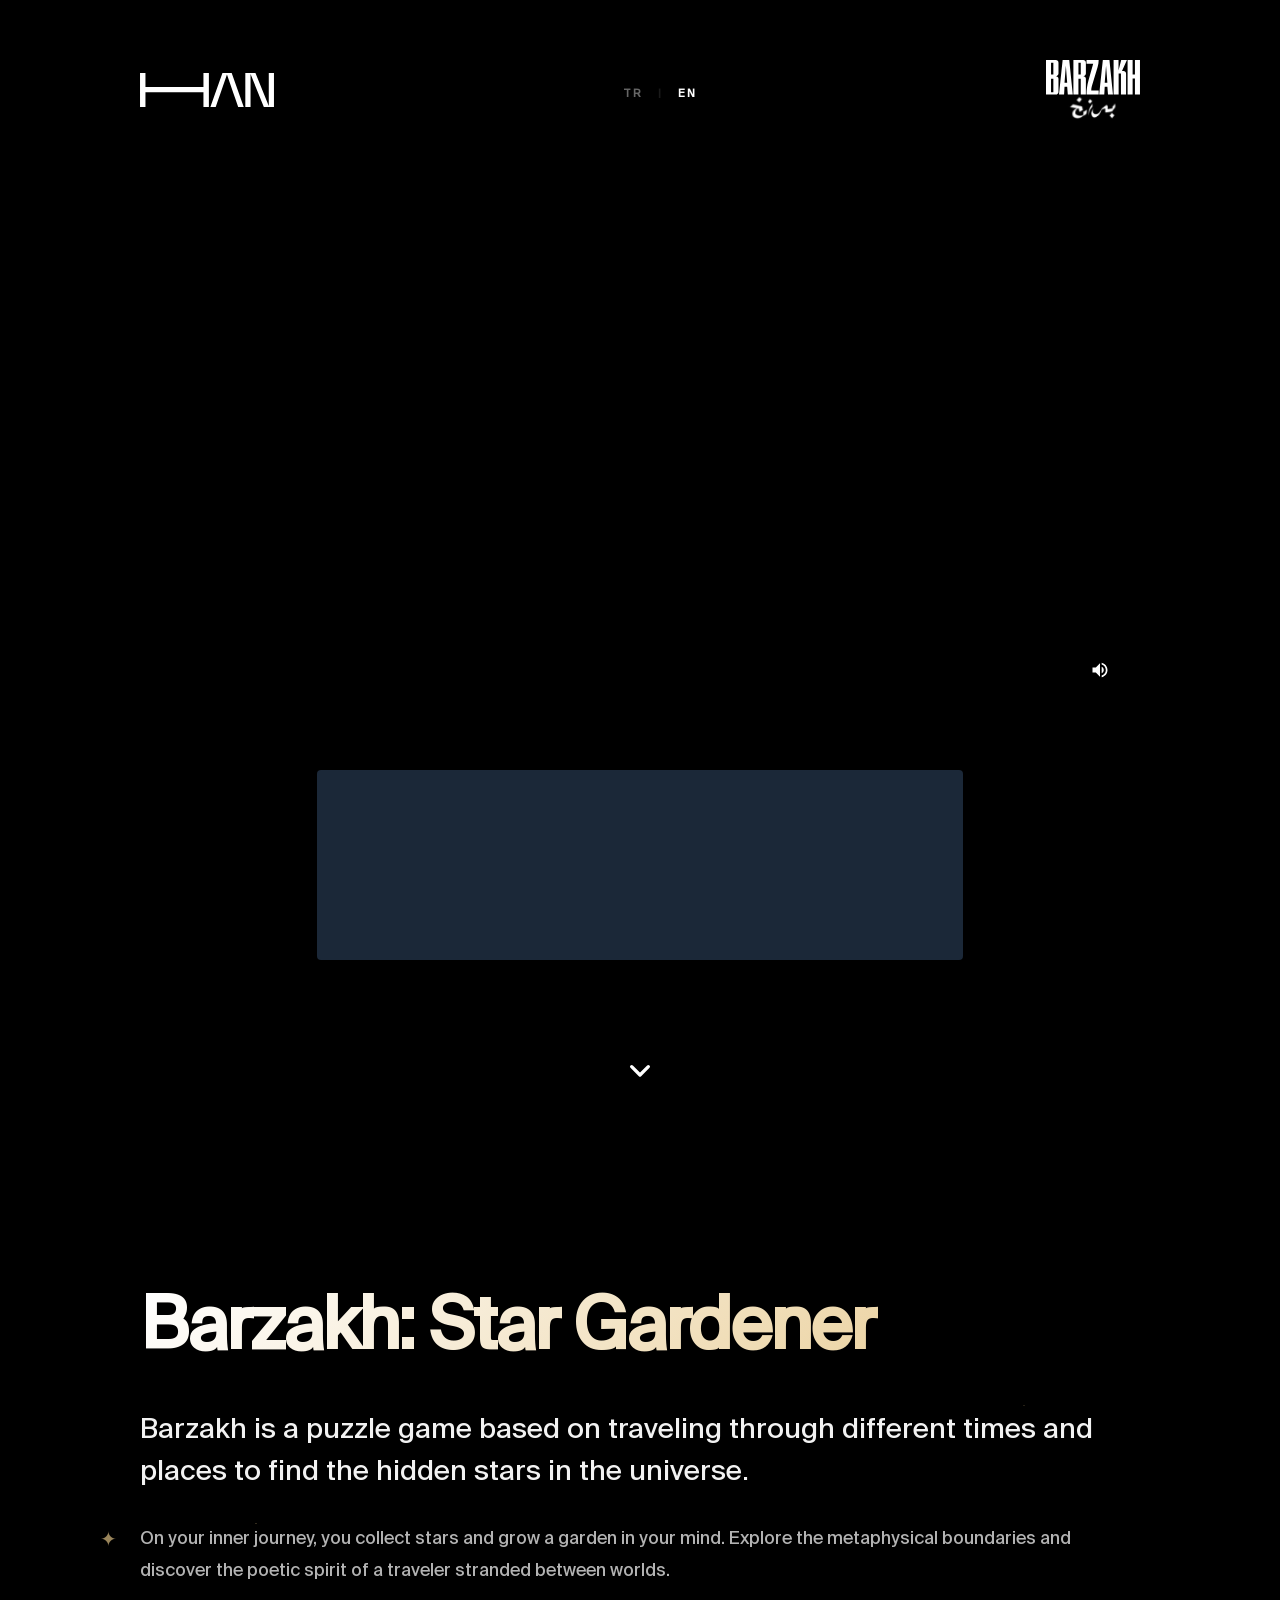
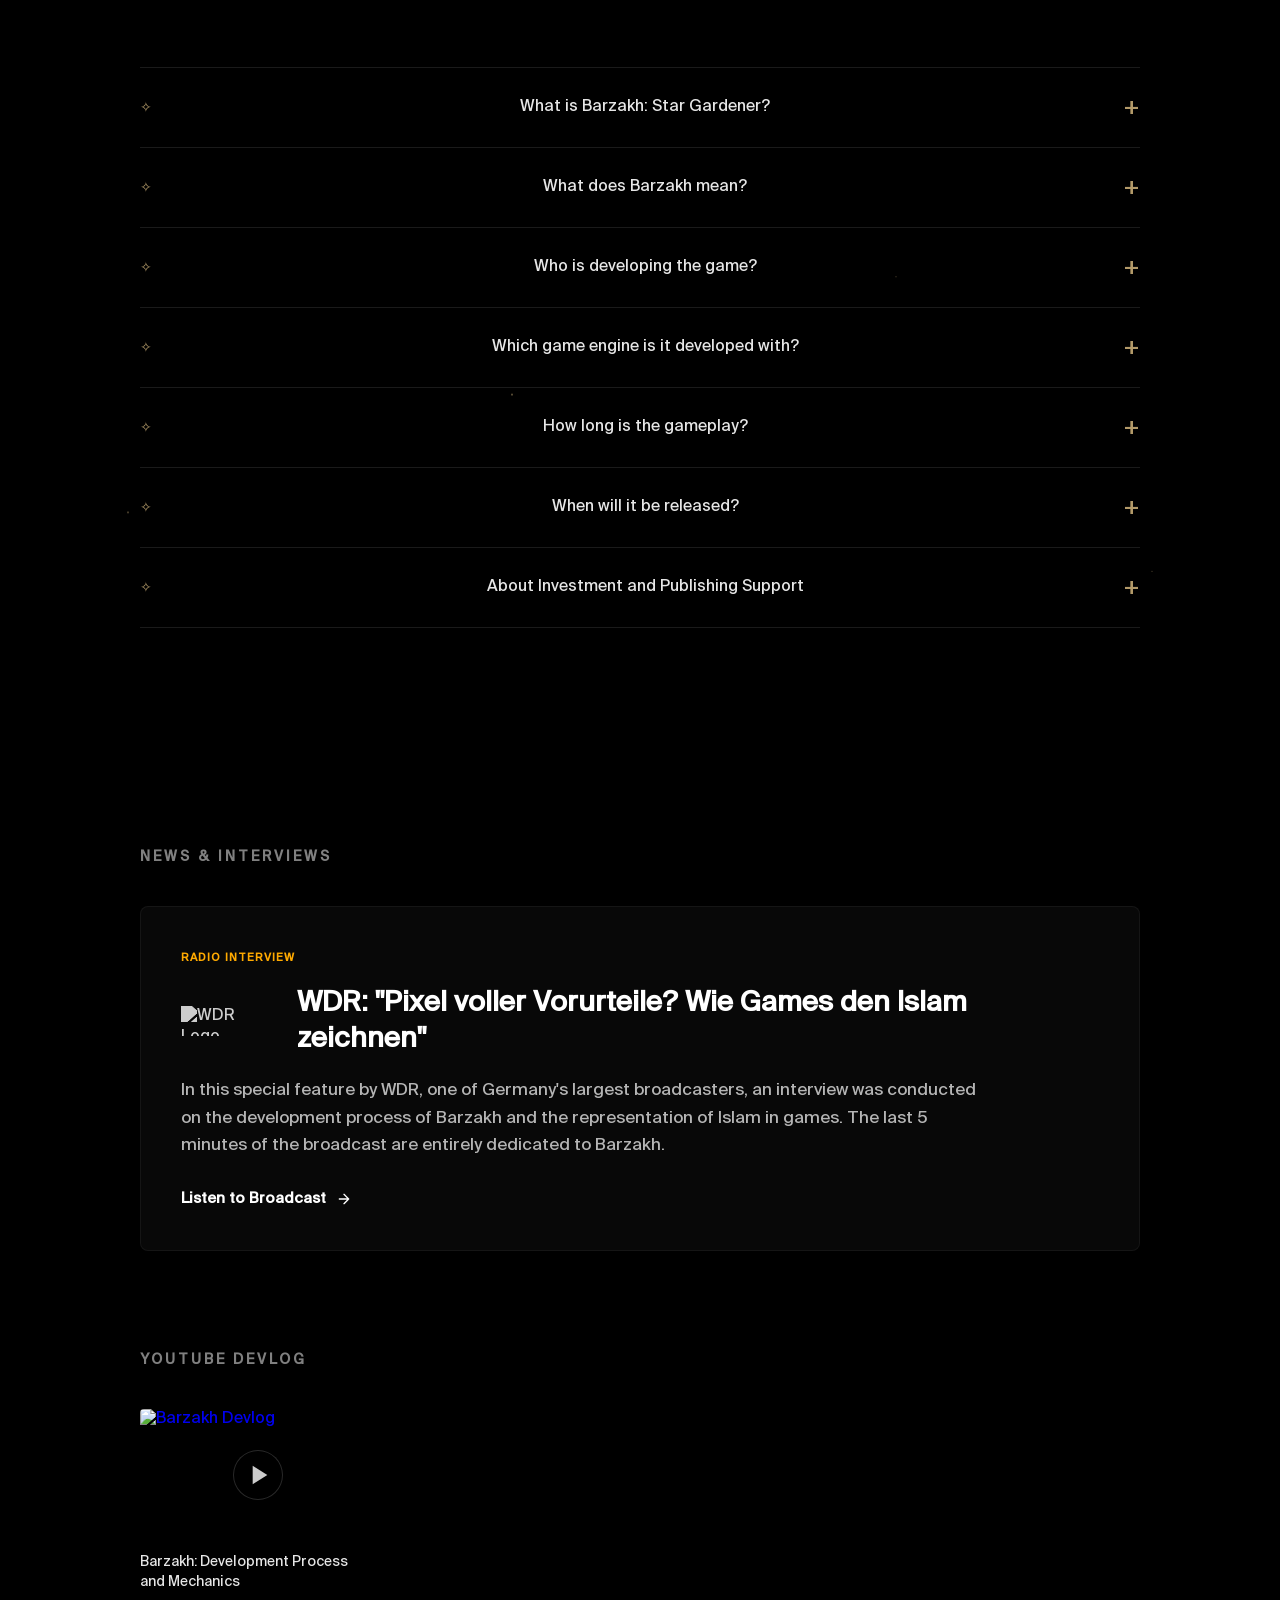
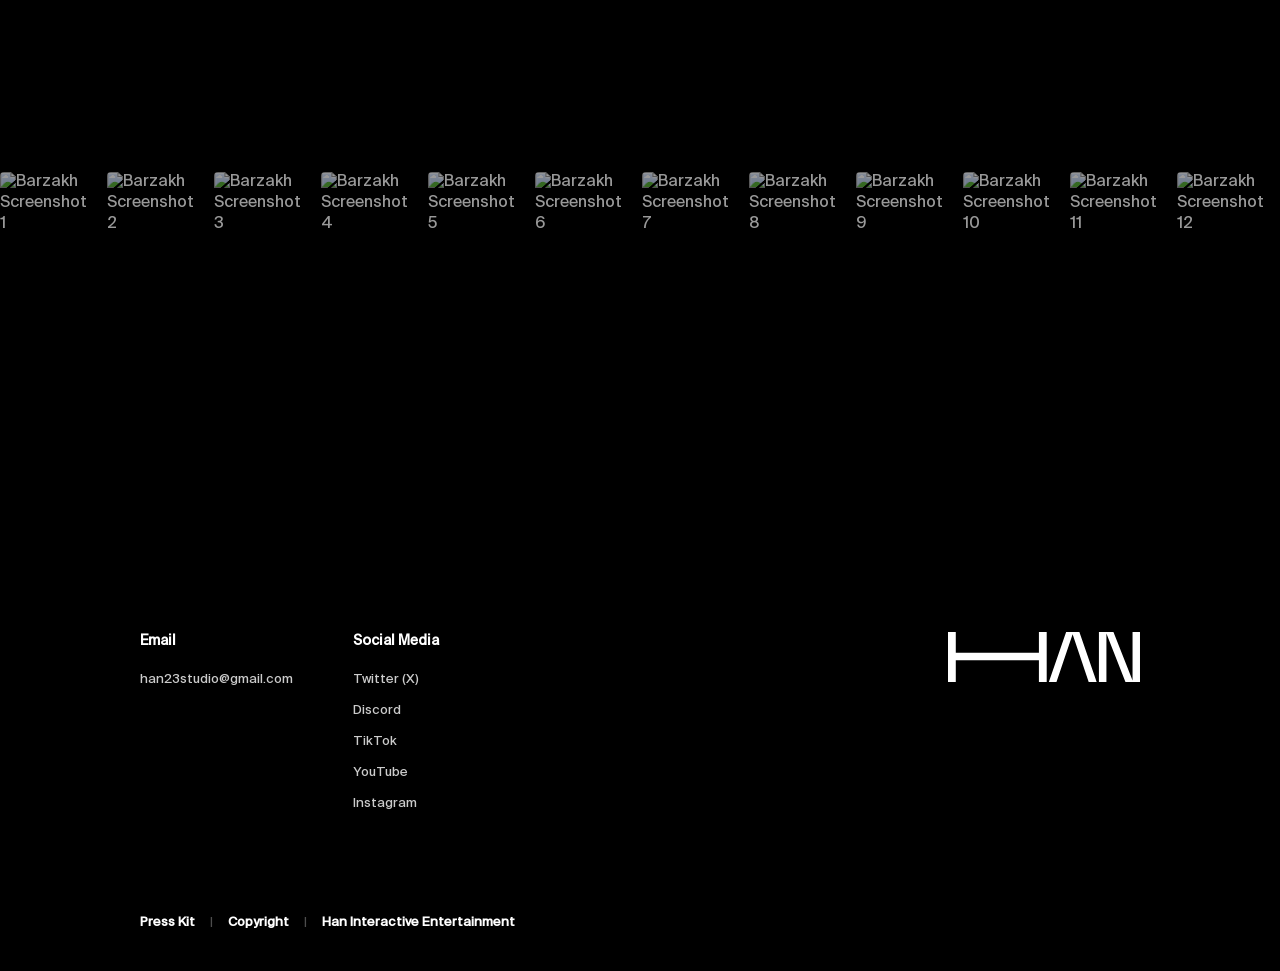
==== en.html @ fa1dc4a6 "Initial Barzakh website" ====
<!-- 
    Prepared by: Emirhan Güngörmez
    Email: han23studio@gmail.com
    Dhikrs: سُبْحَانَ اللّٰهِ، اَلْحَمْدُ لِلّٰهِ، اَللّٰهُ اَكْبَرُ, اَسْتَغْفِرُ اللّٰهَ
-->
<!DOCTYPE html>
<html lang="en">

<head>
    <meta charset="UTF-8">
    <meta name="viewport" content="width=device-width, initial-scale=1.0">

    <!-- Primary Meta Tags -->
    <title>Barzakh: Star Gardener | Atmospheric Puzzle Game - Official Website</title>
    <meta name="title" content="Barzakh: Star Gardener | Atmospheric Puzzle Game">
    <meta name="description"
        content="Barzakh: Star Gardener is an atmospheric puzzle game inspired by The Little Prince. Find hidden stars across different times and dimensions, cultivate your mental garden. Developed with Unreal Engine 5. Coming Q1 2027.">
    <meta name="keywords"
        content="Barzakh, Star Gardener, Han Interactive Entertainment, Emirhan Güngörmez, indie game, independent game, puzzle game, atmospheric game, Unreal Engine 5, The Little Prince, Sufi mysticism, metaphysical game, Steam game, PC game, 2027 games, adventure puzzle, Turkish indie game">
    <meta name="author" content="Emirhan Güngörmez - Han Interactive Entertainment">
    <meta name="robots" content="index, follow, max-image-preview:large, max-snippet:-1, max-video-preview:-1">
    <meta name="googlebot" content="index, follow">
    <link rel="canonical" href="https://barzakh.emirhangungormez.com.tr/en.html">

    <!-- Hreflang for Language Versions -->
    <link rel="alternate" hreflang="tr" href="https://barzakh.emirhangungormez.com.tr/">
    <link rel="alternate" hreflang="en" href="https://barzakh.emirhangungormez.com.tr/en.html">
    <link rel="alternate" hreflang="x-default" href="https://barzakh.emirhangungormez.com.tr/en.html">

    <!-- Open Graph / Facebook -->
    <meta property="og:type" content="website">
    <meta property="og:url" content="https://barzakh.emirhangungormez.com.tr/en.html">
    <meta property="og:title" content="Barzakh: Star Gardener | Atmospheric Puzzle Game">
    <meta property="og:description"
        content="An atmospheric puzzle game inspired by The Little Prince. Find hidden stars across time and space. Coming Q1 2027 on Steam.">
    <meta property="og:image"
        content="https://shared.akamai.steamstatic.com/store_item_assets/steam/apps/3849950/capsule_616x353.jpg">
    <meta property="og:image:width" content="616">
    <meta property="og:image:height" content="353">
    <meta property="og:image:alt" content="Barzakh: Star Gardener - Atmospheric puzzle game">
    <meta property="og:locale" content="en_US">
    <meta property="og:locale:alternate" content="tr_TR">
    <meta property="og:site_name" content="Barzakh: Star Gardener">

    <!-- Twitter -->
    <meta name="twitter:card" content="summary_large_image">
    <meta name="twitter:url" content="https://barzakh.emirhangungormez.com.tr/en.html">
    <meta name="twitter:title" content="Barzakh: Star Gardener | Atmospheric Puzzle Game">
    <meta name="twitter:description"
        content="An atmospheric puzzle game inspired by The Little Prince. Coming Q1 2027 on Steam.">
    <meta name="twitter:image"
        content="https://shared.akamai.steamstatic.com/store_item_assets/steam/apps/3849950/capsule_616x353.jpg">
    <meta name="twitter:image:alt" content="Barzakh: Star Gardener - Atmospheric puzzle game">
    <meta name="twitter:site" content="@barzakhgame">
    <meta name="twitter:creator" content="@barzakhgame">

    <!-- Additional SEO -->
    <meta name="theme-color" content="#0a0a0a">
    <meta name="msapplication-TileColor" content="#0a0a0a">
    <meta name="application-name" content="Barzakh: Star Gardener">
    <meta name="format-detection" content="telephone=no">
    <meta name="publisher" content="Han Interactive Entertainment">

    <!-- Favicon -->
    <link rel="icon" type="image/x-icon" href="favicon.ico">
    <link rel="shortcut icon" type="image/x-icon" href="favicon.ico">
    <link rel="apple-touch-icon" href="favicon.ico">

    <link rel="stylesheet" href="style.css?v=1.1">

    <!-- JSON-LD Structured Data for Google -->
    <script type="application/ld+json">
    {
        "@context": "https://schema.org",
        "@type": "VideoGame",
        "name": "Barzakh: Star Gardener",
        "alternateName": "Barzakh",
        "description": "Barzakh: Star Gardener is an atmospheric puzzle game inspired by The Little Prince. Find hidden stars across different times and dimensions and cultivate your mental garden.",
        "url": "https://barzakh.emirhangungormez.com.tr/en.html",
        "image": "https://shared.akamai.steamstatic.com/store_item_assets/steam/apps/3849950/header.jpg",
        "author": {
            "@type": "Person",
            "name": "Emirhan Güngörmez",
            "url": "https://emirhangungormez.com.tr"
        },
        "publisher": {
            "@type": "Organization",
            "name": "Han Interactive Entertainment",
            "url": "https://han.emirhangungormez.com.tr"
        },
        "genre": ["Puzzle", "Adventure", "Indie", "Atmospheric"],
        "gamePlatform": ["PC", "Steam"],
        "applicationCategory": "Game",
        "operatingSystem": "Windows",
        "gameRating": {
            "@type": "Rating",
            "ratingValue": "5",
            "bestRating": "5"
        },
        "datePublished": "2027-03-01",
        "inLanguage": ["tr", "en"],
        "sameAs": [
            "https://store.steampowered.com/app/3849950/Barzakh_Star_Gardener/",
            "https://twitter.com/barzakhgame"
        ]
    }
    </script>

    <script type="application/ld+json">
    {
        "@context": "https://schema.org",
        "@type": "FAQPage",
        "mainEntity": [
            {
                "@type": "Question",
                "name": "What is Barzakh: Star Gardener?",
                "acceptedAnswer": {
                    "@type": "Answer",
                    "text": "Barzakh: Star Gardener is an atmospheric puzzle game inspired by Sufi mysticism and the poetic spirit of The Little Prince. Players search for hidden stars across different times and places while exploring Emir's inner journey."
                }
            },
            {
                "@type": "Question",
                "name": "When will Barzakh: Star Gardener be released?",
                "acceptedAnswer": {
                    "@type": "Answer",
                    "text": "Barzakh: Star Gardener is planned for Q1 2027 and can be wishlisted on Steam."
                }
            },
            {
                "@type": "Question",
                "name": "Which engine is Barzakh: Star Gardener developed with?",
                "acceptedAnswer": {
                    "@type": "Answer",
                    "text": "Barzakh: Star Gardener is being developed with Unreal Engine 5."
                }
            }
        ]
    }
    </script>

    <script type="application/ld+json">
    {
        "@context": "https://schema.org",
        "@type": "Organization",
        "name": "Han Interactive Entertainment",
        "url": "https://han.emirhangungormez.com.tr/",
        "logo": "https://barzakh.emirhangungormez.com.tr/img/logo/han.svg",
        "sameAs": [
            "https://x.com/barzakhgame",
            "https://www.youtube.com/@han23studio",
            "https://www.instagram.com/han23studio/",
            "https://www.tiktok.com/@han23studio"
        ],
        "contactPoint": {
            "@type": "ContactPoint",
            "email": "han23studio@gmail.com",
            "contactType": "business inquiries"
        }
    }
    </script>

    <!-- GSAP & Lenis -->
    <script src="https://cdnjs.cloudflare.com/ajax/libs/gsap/3.11.4/gsap.min.js"></script>
    <script src="https://cdnjs.cloudflare.com/ajax/libs/gsap/3.11.4/ScrollTrigger.min.js"></script>
    <script src="https://cdn.jsdelivr.net/npm/lenis@latest/dist/lenis.min.js"></script>
</head>

<body>
    <!-- Background Video -->
    <div class="video-bg-container">
        <video src="video/background.mp4" autoplay loop muted playsinline class="bg-video"></video>
        <div class="overlay"></div>
    </div>

    <!-- Main Content Wrapper -->
    <main class="content-wrapper">
        <!-- Hero Section -->
        <section class="hero-section">
            <div class="container-narrow header-nav">
                <div class="studio-logo">
                    <img src="img/logo/han.svg" alt="Han Interactive Logo">
                </div>
                <div class="lang-switcher">
                    <a href="index.html">TR</a>
                    <span>|</span>
                    <a href="en.html" class="active">EN</a>
                </div>
                <div class="game-logo">
                    <img src="img/logo/logo.svg" alt="Barzakh Logo">
                </div>
            </div>

            <div class="central-content">
                <div class="video-frame container-narrow">
                    <div class="custom-video-player" id="mainPlayer">
                        <video autoplay loop muted playsinline preload="auto" class="main-video">
                            <source src="video/gameplay.mp4?v=1.1" type="video/mp4">
                            Your browser does not support the video tag.
                        </video>
                        <div class="video-overlay">
                            <button class="play-center-btn" id="playBtn">
                                <svg class="icon-play" viewBox="0 0 24 24" fill="currentColor">
                                    <path d="M8 5v14l11-7z" />
                                </svg>
                                <svg class="icon-pause" viewBox="0 0 24 24" fill="currentColor" style="display:none;">
                                    <path d="M6 19h4V5H6v14zm8-14v14h4V5h-4z" />
                                </svg>
                            </button>
                            <button class="mute-corner-btn" id="muteBtn">
                                <svg class="icon-unmute" viewBox="0 0 24 24" fill="currentColor">
                                    <path
                                        d="M16.5 12c0-1.77-1.02-3.29-2.5-4.03v8.05c1.48-.73 2.5-2.25 2.5-4.02zM14 3.23v2.06c2.89.86 5 3.54 5 6.71s-2.11 5.85-5 6.71v2.06c4.01-.91 7-4.49 7-8.77s-2.99-7.86-7-8.77zM3 9v6h4l5 5V4L7 9H3z" />
                                </svg>
                                <svg class="icon-mute" viewBox="0 0 24 24" fill="currentColor" style="display:none;">
                                    <path
                                        d="M16.5 12c0-1.77-1.02-3.29-2.5-4.03v1.79l2.48 2.48c.01-.08.02-.16.02-.24zM19 12c0 .94-.2 1.82-.54 2.64l1.51 1.51C20.63 14.91 21 13.5 21 12c0-4.28-2.99-7.86-7-8.77v2.06c2.89.86 5 3.54 5 6.71zM4.27 3L3 4.27 7.73 9H3v6h4l5 5v-6.73l4.25 4.25c-.67.52-1.42.93-2.25 1.18v2.06c1.38-.31 2.63-.95 3.69-1.81L19.73 21 21 19.73l-9-9L4.27 3zM12 4L9.91 6.09 12 8.18V4z" />
                                </svg>
                            </button>
                        </div>
                    </div>
                </div>

                <!-- Steam Store Widget -->
                <div class="steam-official-widget">
                    <iframe src="https://store.steampowered.com/widget/3849950/" frameborder="0" width="646"
                        height="190"></iframe>
                </div>
            </div>

            <div class="scroll-down" onclick="lenis.scrollTo('#about-section')">
                <svg viewBox="0 0 24 24" fill="none" xmlns="http://www.w3.org/2000/svg">
                    <path d="M7 10L12 15L17 10" stroke="white" stroke-width="2" stroke-linecap="round"
                        stroke-linejoin="round" />
                </svg>
            </div>
        </section>

        <!-- About Us Section -->
        <section id="about-section" class="about-section-new">
            <div class="container-narrow about-container">
                <h1>Barzakh: Star Gardener</h1>
                <h2 class="sub-title-main">Barzakh is a puzzle game based on traveling through different times and
                    places to find the hidden stars in the universe.</h2>
                <div class="about-description">
                    <p>On your inner journey, you collect stars and grow a garden in your mind. Explore the metaphysical
                        boundaries and discover the poetic spirit of a traveler stranded between worlds.</p>
                </div>

                <div class="faq-accordion">
                    <details class="faq-item">
                        <summary>What is Barzakh: Star Gardener?</summary>
                        <p>Barzakh: Star Gardener is an atmospheric puzzle game inspired by Sufi mysticism and the
                            poetic spirit of Antoine de Saint-Exupéry's timeless masterpiece, The Little Prince. Players
                            take on the role of Emir, who finds himself stranded in a mysterious desert after a plane
                            crash. He embarks on a metaphysical journey to find hidden stars across different times and
                            places, exploring both the outer world and his own inner universe. Each star becomes a seed
                            planted in the garden of Emir's mind, drawing players deeper into the story.</p>
                    </details>
                    <details class="faq-item">
                        <summary>What does Barzakh mean?</summary>
                        <p>Barzakh is an Arabic-origin word that in Islamic mysticism refers to the invisible veil or
                            transitional realm between worldly life and the afterlife. In Sufism, this concept
                            represents the thin boundary between physical and spiritual realms. In the game, Barzakh
                            symbolizes Emir's spiritual journey, his search across universes, and his confrontation with
                            himself. This mystical concept adds depth to both the visual aesthetics and narrative
                            structure of the game.</p>
                    </details>
                    <details class="faq-item">
                        <summary>Who is developing the game?</summary>
                        <p>Barzakh: Star Gardener is being developed solo by independent game developer <strong>Emirhan
                                Güngörmez</strong> under <strong>Han Interactive Entertainment</strong>. Emirhan handles
                            all aspects of development single-handedly, including game design, programming, visual
                            design, and story writing. This approach ensures the game maintains a consistent vision and
                            reaches players with a personal touch.</p>
                    </details>
                    <details class="faq-item">
                        <summary>Which game engine is it developed with?</summary>
                        <p>Barzakh is being developed using <strong>Unreal Engine 5</strong>. This cutting-edge game
                            engine delivers cinematic-quality visuals through its Lumen global illumination system and
                            Nanite virtualized geometry technology. UE5's powerful tools provide the ideal platform for
                            creating Barzakh's surrealist and metaphysical atmosphere.</p>
                    </details>
                    <details class="faq-item">
                        <summary>How long is the gameplay?</summary>
                        <p>Barzakh: Star Gardener is designed to offer approximately <strong>2-3 hours</strong> of
                            intense and meaningful gameplay experience. This duration is optimized for players to fully
                            experience the story, solve puzzles, and immerse themselves in the game's atmosphere.
                            Quality comes before quantity; every moment is designed to be valuable and unforgettable.
                        </p>
                    </details>
                    <details class="faq-item">
                        <summary>When will it be released?</summary>
                        <p>The official release date is planned for <strong>Q1 2027</strong>. Development continues
                            without compromising on quality. For the latest news and development logs, follow us on
                            <strong>Twitter (X)</strong>, <strong>Discord</strong>, and <strong>YouTube</strong>. Add
                            the game to your Steam wishlist to receive notifications when it launches!
                        </p>
                    </details>
                    <details class="faq-item">
                        <summary>About Investment and Publishing Support</summary>
                        <p>We are actively seeking investment and publishing partnerships for Barzakh: Star Gardener.
                            The right publisher or investor partnership could significantly enhance the game's
                            production quality, marketing reach, and platform diversity. Professional support for sound
                            design, music, localization, and QA processes is among our goals.</p>
                        <p style="margin-top: 12px;">However, even without external support, Barzakh will reach players
                            without compromising its core vision and poetic essence. The game will be completed while
                            preserving its independent spirit.</p>
                        <p style="margin-top: 15px;"><strong>Contact for publishing and collaboration:</strong> <a
                                href="mailto:han23studio@gmail.com"
                                style="color: rgba(255, 220, 150, 0.9);">han23studio@gmail.com</a></p>
                    </details>
                </div>
            </div>
        </section>

        <!-- News Section -->
        <section id="news-section" class="news-section">
            <div class="container-narrow">
                <h2 class="section-title">News & Interviews</h2>
                <div class="news-grid">
                    <div class="news-card">
                        <div class="news-content">
                            <span class="news-tag">Radio Interview</span>
                            <div class="news-header">
                                <img src="https://www1.wdr.de/resources/img/wdr/logo/wdr_logo.svg" alt="WDR Logo"
                                    class="news-brand-logo">
                                <h3>WDR: "Pixel voller Vorurteile? Wie Games den Islam zeichnen"</h3>
                            </div>
                            <p>In this special feature by WDR, one of Germany's largest broadcasters, an interview was
                                conducted on the development process of Barzakh and the representation of Islam in
                                games. The last 5 minutes of the broadcast are entirely dedicated to Barzakh.</p>
                            <a href="https://www1.wdr.de/radio/wdr5/sendungen/lebenszeichen/wie-games-den-islam-zeichnen-100.html#:~:text=Viele%20Games%20zeigen%20Muslime%20als,erkl%C3%A4ren%20und%20Ber%C3%BChrungspunkte%20zu%20schaffen."
                                target="_blank" class="news-link">
                                Listen to Broadcast
                                <svg viewBox="0 0 24 24" fill="none" xmlns="http://www.w3.org/2000/svg" width="16"
                                    height="16">
                                    <path d="M5 12h14m-7-7l7 7-7 7" stroke="currentColor" stroke-width="2"
                                        stroke-linecap="round" stroke-linejoin="round" />
                                </svg>
                            </a>
                        </div>
                    </div>
                </div>
            </div>
        </section>

        <!-- Devlog Section -->
        <section id="devlog-section" class="news-section" style="padding-top: 0;">
            <div class="container-narrow">
                <h2 class="section-title">YouTube Devlog</h2>
                <div class="video-grid">
                    <a href="https://www.youtube.com/watch?v=dhsVbxH0BX4&t" target="_blank" class="video-card">
                        <div class="devlog-thumbnail">
                            <img src="https://img.youtube.com/vi/dhsVbxH0BX4/maxresdefault.jpg" alt="Barzakh Devlog">
                            <div class="play-overlay">
                                <svg viewBox="0 0 24 24" fill="currentColor" width="32" height="32">
                                    <path d="M8 5v14l11-7z" />
                                </svg>
                            </div>
                        </div>
                        <h3 class="video-title">Barzakh: Development Process and Mechanics</h3>
                    </a>
                </div>
            </div>
        </section>

        <!-- Gallery Section -->
        <section id="gallery-section" class="gallery-section-new">
            <div class="photo-gallery">
                <img src="https://shared.akamai.steamstatic.com/store_item_assets/steam/apps/3849950/1ad38ac4e50da80ff5eefc482cd856a1ffb41e84/ss_1ad38ac4e50da80ff5eefc482cd856a1ffb41e84.1920x1080.jpg"
                    alt="Barzakh Screenshot 1" loading="lazy">
                <img src="https://shared.akamai.steamstatic.com/store_item_assets/steam/apps/3849950/76e8b17ea33e984e2f0d27e01e3b40aaf64c4efa/ss_76e8b17ea33e984e2f0d27e01e3b40aaf64c4efa.1920x1080.jpg"
                    alt="Barzakh Screenshot 2" loading="lazy">
                <img src="https://shared.akamai.steamstatic.com/store_item_assets/steam/apps/3849950/e5718e46983fd5fa14628e8bccc7e39004843169/ss_e5718e46983fd5fa14628e8bccc7e39004843169.1920x1080.jpg"
                    alt="Barzakh Screenshot 3" loading="lazy">
                <img src="https://shared.akamai.steamstatic.com/store_item_assets/steam/apps/3849950/b17c181b199a2d01db129ea48da59e91502fdbe8/ss_b17c181b199a2d01db129ea48da59e91502fdbe8.1920x1080.jpg"
                    alt="Barzakh Screenshot 4" loading="lazy">
                <img src="https://shared.akamai.steamstatic.com/store_item_assets/steam/apps/3849950/a26e5159331029d1a8d2bb8bc5fcf0c1f23ad7a1/ss_a26e5159331029d1a8d2bb8bc5fcf0c1f23ad7a1.1920x1080.jpg"
                    alt="Barzakh Screenshot 5" loading="lazy">
                <img src="https://shared.akamai.steamstatic.com/store_item_assets/steam/apps/3849950/1ff861a715651967d7e391915cbc1de0d195ba75/ss_1ff861a715651967d7e391915cbc1de0d195ba75.1920x1080.jpg"
                    alt="Barzakh Screenshot 6" loading="lazy">
                <img src="https://shared.akamai.steamstatic.com/store_item_assets/steam/apps/3849950/94064a2cdcc64b4563f165d4ca4869a1d706505b/ss_94064a2cdcc64b4563f165d4ca4869a1d706505b.1920x1080.jpg"
                    alt="Barzakh Screenshot 7" loading="lazy">
                <img src="https://shared.akamai.steamstatic.com/store_item_assets/steam/apps/3849950/77a9373d5f2ef2e32f333ce68f8c548a8d2ceefb/ss_77a9373d5f2ef2e32f333ce68f8c548a8d2ceefb.1920x1080.jpg"
                    alt="Barzakh Screenshot 8" loading="lazy">
                <img src="https://shared.akamai.steamstatic.com/store_item_assets/steam/apps/3849950/d4722b24b46daf1932335abec9997f668c63980b/ss_d4722b24b46daf1932335abec9997f668c63980b.1920x1080.jpg"
                    alt="Barzakh Screenshot 9" loading="lazy">
                <img src="https://shared.akamai.steamstatic.com/store_item_assets/steam/apps/3849950/629c227f7720cbbcd5533c2539f3c21e6bac807c/ss_629c227f7720cbbcd5533c2539f3c21e6bac807c.1920x1080.jpg"
                    alt="Barzakh Screenshot 10" loading="lazy">
                <img src="https://shared.akamai.steamstatic.com/store_item_assets/steam/apps/3849950/c5fd383488ebcd3116d070364042dbc096ce756b/ss_c5fd383488ebcd3116d070364042dbc096ce756b.1920x1080.jpg"
                    alt="Barzakh Screenshot 11" loading="lazy">
                <img src="https://shared.akamai.steamstatic.com/store_item_assets/steam/apps/3849950/f9c466d2a9928fa761d43a1d29dc4a2372423cc9/ss_f9c466d2a9928fa761d43a1d29dc4a2372423cc9.1920x1080.jpg"
                    alt="Barzakh Screenshot 12" loading="lazy">
                <img src="https://shared.akamai.steamstatic.com/store_item_assets/steam/apps/3849950/69e80b5915e22aabd02376717e2d76ce362189e5/ss_69e80b5915e22aabd02376717e2d76ce362189e5.1920x1080.jpg"
                    alt="Barzakh Screenshot 13" loading="lazy">
                <img src="https://shared.akamai.steamstatic.com/store_item_assets/steam/apps/3849950/1c65e294a5dd6db7e7cf3d94a93ac1bc3e42e994/ss_1c65e294a5dd6db7e7cf3d94a93ac1bc3e42e994.1920x1080.jpg"
                    alt="Barzakh Screenshot 14" loading="lazy">
                <img src="https://shared.akamai.steamstatic.com/store_item_assets/steam/apps/3849950/84d7ccac61e94e829cbf9aab7d00a71c84e19be2/ss_84d7ccac61e94e829cbf9aab7d00a71c84e19be2.1920x1080.jpg"
                    alt="Barzakh Screenshot 15" loading="lazy">
            </div>
        </section>

        <!-- Footer Info -->
        <footer class="minimal-footer">
            <div class="container-narrow footer-top-row">
                <div class="footer-col">
                    <h3>Email</h3>
                    <p><a href="mailto:han23studio@gmail.com">han23studio@gmail.com</a></p>
                </div>
                <div class="footer-col">
                    <h3>Social Media</h3>
                    <div class="social-links-footer">
                        <a href="https://x.com/barzakhgame" target="_blank">Twitter (X)</a>
                        <a href="https://discord.gg/J2rBFcdk4m" target="_blank">Discord</a>
                        <a href="https://www.tiktok.com/@han23studio" target="_blank">TikTok</a>
                        <a href="https://www.youtube.com/@han23studio" target="_blank">YouTube</a>
                        <a href="https://www.instagram.com/han23studio/" target="_blank">Instagram</a>
                    </div>
                </div>
                <div class="footer-col logo-col">
                    <img src="img/logo/han.svg" alt="Han Logo" class="footer-logo">
                </div>
            </div>
            <div class="container-narrow footer-bottom-row">
                <a href="https://drive.google.com/drive/folders/1tqa_NLki3Ngxdoj_xxABQ6qzS2KyBMaJ?usp=sharing"
                    target="_blank" class="privacy-link">Press Kit</a>
                <span class="footer-divider">|</span>
                <a href="privacy-en.html" class="privacy-link">Copyright</a>
                <span class="footer-divider">|</span>
                <a href="https://han.emirhangungormez.com.tr/" target="_blank" class="privacy-link">Han Interactive
                    Entertainment</a>
            </div>
        </footer>
    </main>

    <div id="lightbox" class="lightbox">
        <span class="close-btn">&times;</span>
        <img class="lightbox-content" id="lightbox-img">
    </div>

    <script src="steam-assets.js"></script>
    <script src="script.js?v=1.1"></script>
</body>

</html>
---- style.css ----
@font-face {
    font-family: 'Suisse International Book';
    src: url('fonts/Suisse_Intl_Book.ttf') format('truetype');
    font-weight: normal;
    font-style: normal;
}

/* Base Styles */
* {
    margin: 0;
    padding: 0;
    box-sizing: border-box;
}

body {
    background: #000;
    min-height: 100vh;
    font-family: 'Suisse International Book', sans-serif;
    color: #fff;
    overflow-x: hidden;
}

/* Layout Utilities */
.container-narrow {
    max-width: 1000px;
    margin: 0 auto;
    width: 100%;
}

/* Fixed Background Video */
.video-bg-container {
    position: fixed;
    top: 0;
    left: 0;
    width: 100%;
    height: 100%;
    z-index: -1;
    overflow: hidden;
}

.bg-video {
    width: 100%;
    height: 100%;
    object-fit: cover;
    filter: brightness(0.4);
}

.overlay {
    position: absolute;
    top: 0;
    left: 0;
    width: 100%;
    height: 100%;
    background: radial-gradient(circle, transparent 20%, rgba(0, 0, 0, 0.4) 100%);
}

/* Content Wrapper */
.content-wrapper {
    position: relative;
    z-index: 1;
}

/* Hero Section */
.hero-section {
    min-height: 100vh;
    width: 100%;
    display: flex;
    flex-direction: column;
    justify-content: space-between;
    padding: 60px 0;
    position: relative;
}

.header-nav {
    display: flex;
    justify-content: space-between;
    align-items: center;
    position: relative;
}

.studio-logo img {
    height: 35px;
    width: auto;
    object-fit: contain;
}

.lang-switcher {
    display: flex;
    gap: 15px;
    align-items: center;
    font-size: 11px;
    font-weight: 700;
    letter-spacing: 2px;
    text-transform: uppercase;
}

.lang-switcher a {
    color: rgba(255, 255, 255, 0.4);
    text-decoration: none;
    transition: color 0.3s ease;
}

.lang-switcher a:hover,
.lang-switcher a.active {
    color: #fff;
}

.lang-switcher span {
    color: rgba(255, 255, 255, 0.1);
}

.game-logo img {
    height: 60px;
    width: auto;
    object-fit: contain;
}

.central-content {
    flex-grow: 1;
    display: flex;
    flex-direction: column;
    justify-content: center;
    align-items: center;
    padding: 20px 0;
    width: 100%;
}

.video-frame {
    width: 100%;
    max-width: 1000px;
    aspect-ratio: 16 / 9;
    box-shadow: none;
    border: none;
    margin-bottom: 30px;
    overflow: hidden;
    position: relative;
    border-radius: 4px;
}

.custom-video-player {
    position: relative;
    width: 100%;
    height: 100%;
    cursor: pointer;
}

.main-video {
    width: 100%;
    height: 100%;
    object-fit: contain;
    object-position: center center;
    display: block;
}

.video-overlay {
    position: absolute;
    top: 0;
    left: 0;
    width: 100%;
    height: 100%;
    display: flex;
    justify-content: center;
    align-items: center;
    background: rgba(0, 0, 0, 0);
    transition: background 0.3s ease;
}

.custom-video-player:hover .video-overlay {
    background: rgba(0, 0, 0, 0.1);
}

.play-center-btn {
    background: rgba(255, 255, 255, 0.1);
    backdrop-filter: blur(10px);
    border: 1px solid rgba(255, 255, 255, 0.2);
    color: white;
    width: 80px;
    height: 80px;
    border-radius: 50%;
    display: flex;
    justify-content: center;
    align-items: center;
    cursor: pointer;
    transition: all 0.3s ease;
    opacity: 0;
    transform: scale(0.8);
}

.custom-video-player:hover .play-center-btn {
    opacity: 1;
    transform: scale(1);
}

.play-center-btn:hover {
    background: rgba(255, 255, 255, 0.2);
    transform: scale(1.1) !important;
}

.play-center-btn svg {
    width: 40px;
    height: 40px;
}

.mute-corner-btn {
    position: absolute;
    bottom: 20px;
    right: 20px;
    background: rgba(0, 0, 0, 0.5);
    border: none;
    color: white;
    width: 40px;
    height: 40px;
    border-radius: 50%;
    display: flex;
    justify-content: center;
    align-items: center;
    cursor: pointer;
    transition: background 0.3s ease;
}

.mute-corner-btn:hover {
    background: rgba(0, 0, 0, 0.8);
}

.mute-corner-btn svg {
    width: 20px;
    height: 20px;
}

/* Steam Official Widget Styling */
.steam-official-widget {
    margin: 30px auto 50px;
    width: 100%;
    max-width: 646px;
    display: flex;
    justify-content: center;
    position: relative;
    z-index: 10;
}

.steam-official-widget iframe {
    box-shadow: 0 10px 30px rgba(0, 0, 0, 0.5);
    border-radius: 4px;
    background: #1b2838;
}

@media (max-width: 700px) {
    .steam-official-widget {
        max-width: 100%;
        width: 100%;
        overflow-x: hidden;
    }

    .steam-official-widget iframe {
        width: 100% !important;
        height: 190px !important;
        border: none;
    }
}

.scroll-down {
    display: flex;
    justify-content: center;
    cursor: pointer;
    animation: bounce 2s infinite;
    padding: 20px 0;
}

.scroll-down svg {
    width: 40px;
    height: 40px;
}

@keyframes bounce {

    0%,
    20%,
    50%,
    80%,
    100% {
        transform: translateY(0);
    }

    40% {
        transform: translateY(-10px);
    }

    60% {
        transform: translateY(-5px);
    }
}

/* News Section */
.news-section {
    padding: 100px 0;
    background: transparent;
}

.section-title {
    font-size: 14px;
    text-transform: uppercase;
    letter-spacing: 3px;
    color: rgba(255, 255, 255, 0.5);
    margin-bottom: 40px;
    text-align: left;
}

.news-grid {
    display: grid;
    grid-template-columns: 1fr;
    gap: 30px;
}

.news-card {
    background: rgba(255, 255, 255, 0.03);
    border: 1px solid rgba(255, 255, 255, 0.05);
    border-radius: 8px;
    padding: 40px;
    transition: all 0.4s cubic-bezier(0.165, 0.84, 0.44, 1);
}

.news-card:hover {
    background: rgba(255, 255, 255, 0.05);
    border-color: rgba(255, 255, 255, 0.1);
    transform: translateY(-5px);
}

.news-tag {
    display: inline-block;
    font-size: 11px;
    font-weight: 700;
    text-transform: uppercase;
    letter-spacing: 1px;
    color: #ffaa00;
    margin-bottom: 20px;
}

.news-header {
    display: flex;
    align-items: center;
    gap: 20px;
    margin-bottom: 20px;
}

.news-brand-logo {
    height: 30px;
    width: auto;
    filter: brightness(0) invert(1);
    opacity: 0.8;
}

.news-card h3 {
    font-size: 28px;
    font-weight: 700;
    margin: 0;
}

.news-card p {
    font-size: 17px;
    line-height: 1.6;
    color: rgba(255, 255, 255, 0.7);
    margin-bottom: 30px;
    max-width: 800px;
}

.news-link {
    display: inline-flex;
    align-items: center;
    gap: 10px;
    color: #fff;
    text-decoration: none;
    font-weight: 600;
    font-size: 15px;
    transition: gap 0.3s ease;
}

.news-link:hover {
    gap: 15px;
}

/* Devlog Section */
.video-grid {
    display: grid;
    grid-template-columns: repeat(4, 1fr);
    gap: 20px;
}

.video-card {
    text-decoration: none;
    display: block;
    transition: transform 0.3s ease;
}

.video-card:hover {
    transform: translateY(-5px);
}

.video-title {
    font-size: 14px;
    font-weight: 500;
    color: rgba(255, 255, 255, 0.9);
    margin-top: 12px;
    line-height: 1.4;
    transition: color 0.3s ease;
}

.video-card:hover .video-title {
    color: #fff;
}

.devlog-thumbnail {
    position: relative;
    width: 100%;
    aspect-ratio: 16 / 9;
    overflow: hidden;
    border-radius: 4px;
    background: #000;
}

.devlog-thumbnail img {
    width: 100%;
    height: 100%;
    object-fit: cover;
    transition: transform 0.5s ease;
}

.video-card:hover .devlog-thumbnail img {
    transform: scale(1.05);
}

.play-overlay {
    position: absolute;
    top: 50%;
    left: 50%;
    transform: translate(-50%, -50%);
    width: 50px;
    height: 50px;
    background: rgba(0, 0, 0, 0.5);
    backdrop-filter: blur(5px);
    border-radius: 50%;
    display: flex;
    justify-content: center;
    align-items: center;
    color: #fff;
    opacity: 0.8;
    transition: all 0.3s ease;
    border: 1px solid rgba(255, 255, 255, 0.2);
}

.video-card:hover .play-overlay {
    opacity: 1;
    background: #fff;
    color: #000;
}

/* About Section */
.about-section-new {
    padding: 120px 0;
    background: transparent;
    position: relative;
    overflow: hidden;
}

/* Subtle star particles background */
.about-section-new::before {
    content: '';
    position: absolute;
    top: 0;
    left: 0;
    right: 0;
    bottom: 0;
    background-image:
        radial-gradient(1px 1px at 20% 30%, rgba(255, 220, 150, 0.4) 0%, transparent 100%),
        radial-gradient(1px 1px at 80% 20%, rgba(255, 220, 150, 0.3) 0%, transparent 100%),
        radial-gradient(1.5px 1.5px at 40% 70%, rgba(255, 220, 150, 0.5) 0%, transparent 100%),
        radial-gradient(1px 1px at 70% 60%, rgba(255, 220, 150, 0.3) 0%, transparent 100%),
        radial-gradient(1.5px 1.5px at 10% 80%, rgba(255, 220, 150, 0.4) 0%, transparent 100%),
        radial-gradient(1px 1px at 90% 85%, rgba(255, 220, 150, 0.3) 0%, transparent 100%);
    animation: starTwinkle 8s ease-in-out infinite;
    pointer-events: none;
    z-index: 0;
}

@keyframes starTwinkle {

    0%,
    100% {
        opacity: 0.6;
    }

    50% {
        opacity: 1;
    }
}

.about-container {
    position: relative;
    z-index: 1;
}

.about-container h1 {
    font-size: 72px;
    font-weight: 700;
    margin-bottom: 40px;
    letter-spacing: -2px;
    line-height: 1.1;
    background: linear-gradient(135deg, #fff 0%, rgba(255, 220, 150, 0.9) 50%, #fff 100%);
    background-size: 200% 200%;
    -webkit-background-clip: text;
    -webkit-text-fill-color: transparent;
    background-clip: text;
    animation: shimmer 6s ease-in-out infinite;
}

@keyframes shimmer {

    0%,
    100% {
        background-position: 0% 50%;
    }

    50% {
        background-position: 100% 50%;
    }
}

.sub-title-main {
    font-size: 28px;
    font-weight: 400;
    line-height: 1.5;
    margin-bottom: 30px;
    color: rgba(255, 255, 255, 0.95);
}

.about-description {
    font-size: 18px;
    line-height: 1.8;
    color: rgba(255, 255, 255, 0.7);
    margin-bottom: 80px;
    position: relative;
}

.about-description::before {
    content: '✦';
    position: absolute;
    left: -40px;
    top: 0;
    color: rgba(255, 220, 150, 0.6);
    font-size: 20px;
    animation: starPulse 3s ease-in-out infinite;
}

@keyframes starPulse {

    0%,
    100% {
        opacity: 0.4;
        transform: scale(1);
    }

    50% {
        opacity: 1;
        transform: scale(1.2);
    }
}

.faq-accordion {
    display: flex;
    flex-direction: column;
    gap: 0;
}

.faq-item {
    border-bottom: 1px solid rgba(255, 255, 255, 0.1);
    overflow: hidden;
}

.faq-item:first-child {
    border-top: 1px solid rgba(255, 255, 255, 0.1);
}

.faq-item summary {
    font-size: 16px;
    color: rgba(255, 255, 255, 0.9);
    padding: 24px 0;
    cursor: pointer;
    list-style: none;
    display: flex;
    align-items: center;
    justify-content: space-between;
    gap: 20px;
    transition: color 0.3s ease;
    font-weight: 500;
}

.faq-item summary::-webkit-details-marker {
    display: none;
}

.faq-item summary::before {
    content: '✧';
    color: rgba(255, 220, 150, 0.7);
    font-size: 14px;
    margin-right: 15px;
    transition: transform 0.3s ease;
}

.faq-item summary::after {
    content: '+';
    font-size: 24px;
    font-weight: 300;
    color: rgba(255, 220, 150, 0.7);
    transition: transform 0.3s ease;
    flex-shrink: 0;
}

.faq-item[open] summary::after {
    transform: rotate(45deg);
}

.faq-item[open] summary::before {
    transform: rotate(72deg);
    color: rgba(255, 220, 150, 1);
}

.faq-item summary:hover {
    color: #fff;
}

.faq-item summary:hover::before,
.faq-item summary:hover::after {
    color: rgba(255, 220, 150, 1);
}

.faq-item p {
    font-size: 16px;
    color: rgba(255, 255, 255, 0.7);
    line-height: 1.8;
    padding: 0 0 24px 29px;
    margin: 0;
}

/* Keep old grid styles for backward compatibility */
.faq-grid {
    display: grid;
    grid-template-columns: repeat(2, 1fr);
    gap: 50px 60px;
}

.faq-grid .faq-item h3 {
    font-size: 14px;
    text-transform: uppercase;
    color: rgba(255, 220, 150, 0.9);
    margin-bottom: 16px;
    letter-spacing: 2px;
    font-weight: 600;
}

.faq-grid .faq-item p {
    padding: 0;
}

/* Gallery Section */
.gallery-section-new {
    padding: 60px 0;
}

.photo-gallery {
    display: flex;
    overflow-x: hidden;
    gap: 20px;
    padding: 20px 0;
}

.photo-gallery img {
    width: 500px;
    height: 280px;
    object-fit: cover;
    border-radius: 4px;
    filter: brightness(0.6);
    transition: all 0.4s ease;
    cursor: pointer;
}

.photo-gallery img:hover {
    filter: brightness(1);
    transform: translateY(-5px);
}

/* Footer Section */
.minimal-footer {
    padding: 100px 0 40px 0;
    background: linear-gradient(to top, rgba(0, 0, 0, 0.9) 0%, rgba(0, 0, 0, 0.6) 50%, transparent 100%);
}

.footer-top-row {
    display: flex;
    justify-content: flex-start;
    align-items: flex-start;
    gap: 60px;
    margin-bottom: 80px;
}

.footer-col h3 {
    font-size: 14px;
    font-weight: 700;
    color: #fff;
    margin-bottom: 20px;
    text-transform: capitalize;
}

.footer-col p,
.footer-col a {
    font-size: 13px;
    color: rgba(255, 255, 255, 0.8);
    line-height: 1.6;
    text-decoration: none;
    transition: color 0.3s ease;
}

.footer-col a:hover {
    color: #fff;
}

.social-links-footer {
    display: flex;
    flex-direction: column;
    gap: 10px;
}

.social-links-footer a {
    position: relative;
    width: fit-content;
}

.social-links-footer a::after {
    content: '';
    position: absolute;
    bottom: -2px;
    left: 0;
    width: 0;
    height: 1px;
    background: #fff;
    transition: width 0.3s ease;
}

.social-links-footer a:hover::after {
    width: 100%;
}

/* removed address-col flex class */

.logo-col {
    margin-left: auto;
    display: flex;
    flex-direction: column;
    align-items: flex-end;
    gap: 12px;
}

.footer-logo {
    height: 50px;
    width: auto;
}

.studio-name {
    font-size: 10px;
    letter-spacing: 2px;
    color: #555;
    font-weight: 700;
}

.footer-bottom-row {
    padding-top: 20px;
    display: flex;
    align-items: center;
    gap: 15px;
}

.footer-divider {
    color: rgba(255, 255, 255, 0.3);
    font-size: 12px;
}

.privacy-link {
    font-size: 13px;
    color: #fff;
    text-decoration: none;
    font-weight: 600;
    transition: opacity 0.3s ease;
}

.privacy-link:hover {
    opacity: 0.7;
}

/* Lightbox */
.lightbox {
    display: none;
    position: fixed;
    z-index: 1000;
    left: 0;
    top: 0;
    width: 100%;
    height: 100%;
    background-color: rgba(0, 0, 0, 0.95);
}

.lightbox.active {
    display: flex;
    align-items: center;
    justify-content: center;
}

.lightbox-content {
    max-width: 90%;
    max-height: 90%;
    object-fit: contain;
}

.lightbox .close-btn {
    position: absolute;
    top: 30px;
    right: 40px;
    color: white;
    font-size: 40px;
    cursor: pointer;
}

/* Mobile Responsiveness */
@media (max-width: 1024px) {
    .container-narrow {
        padding: 0 40px;
    }

    .about-container h1 {
        font-size: 48px;
    }

    .sub-title-main {
        font-size: 24px;
    }

    .faq-grid {
        gap: 40px;
    }

    .video-grid {
        grid-template-columns: repeat(2, 1fr);
    }
}

@media (max-width: 768px) {
    .container-narrow {
        padding: 0 20px;
    }

    .hero-section {
        padding: 40px 0;
        min-height: auto;
    }

    .header-nav {
        flex-direction: column;
        gap: 20px;
        text-align: center;
    }

    .studio-logo img {
        height: 30px;
    }

    .game-logo img {
        height: 50px;
    }

    .video-frame {
        aspect-ratio: 16 / 9;
        /* Standard ratio for mobile */
    }

    .news-section {
        padding: 60px 0;
    }

    .news-card {
        padding: 30px 20px;
    }

    .news-card h3 {
        font-size: 22px;
    }

    .news-header {
        flex-direction: column;
        align-items: flex-start;
        gap: 10px;
    }

    .video-grid {
        grid-template-columns: 1fr;
        gap: 30px;
    }

    .about-container h1 {
        font-size: 36px;
        letter-spacing: -1px;
    }

    .sub-title-main {
        font-size: 20px;
    }

    .about-description::before {
        display: none;
    }

    .faq-grid {
        grid-template-columns: 1fr;
        gap: 30px;
    }

    .footer-top-row {
        flex-direction: column;
        gap: 40px;
        text-align: center;
    }

    .social-links-footer {
        align-items: center;
    }

    .social-links-footer a {
        width: auto;
    }

    .logo-col {
        margin-left: 0;
        align-items: center;
    }

    .footer-bottom-row {
        flex-direction: column;
        gap: 15px;
        text-align: center;
    }

    .footer-divider {
        display: none;
    }

    .photo-gallery img {
        width: 260px;
        height: 160px;
    }

    .play-overlay {
        width: 40px;
        height: 40px;
        opacity: 1;
        /* Always visible on touch */
    }
}

@media (max-width: 480px) {
    .about-container h1 {
        font-size: 28px;
    }

    .news-card h3 {
        font-size: 20px;
    }

    .back-home-btn {
        padding: 12px 20px;
        font-size: 12px;
    }
}
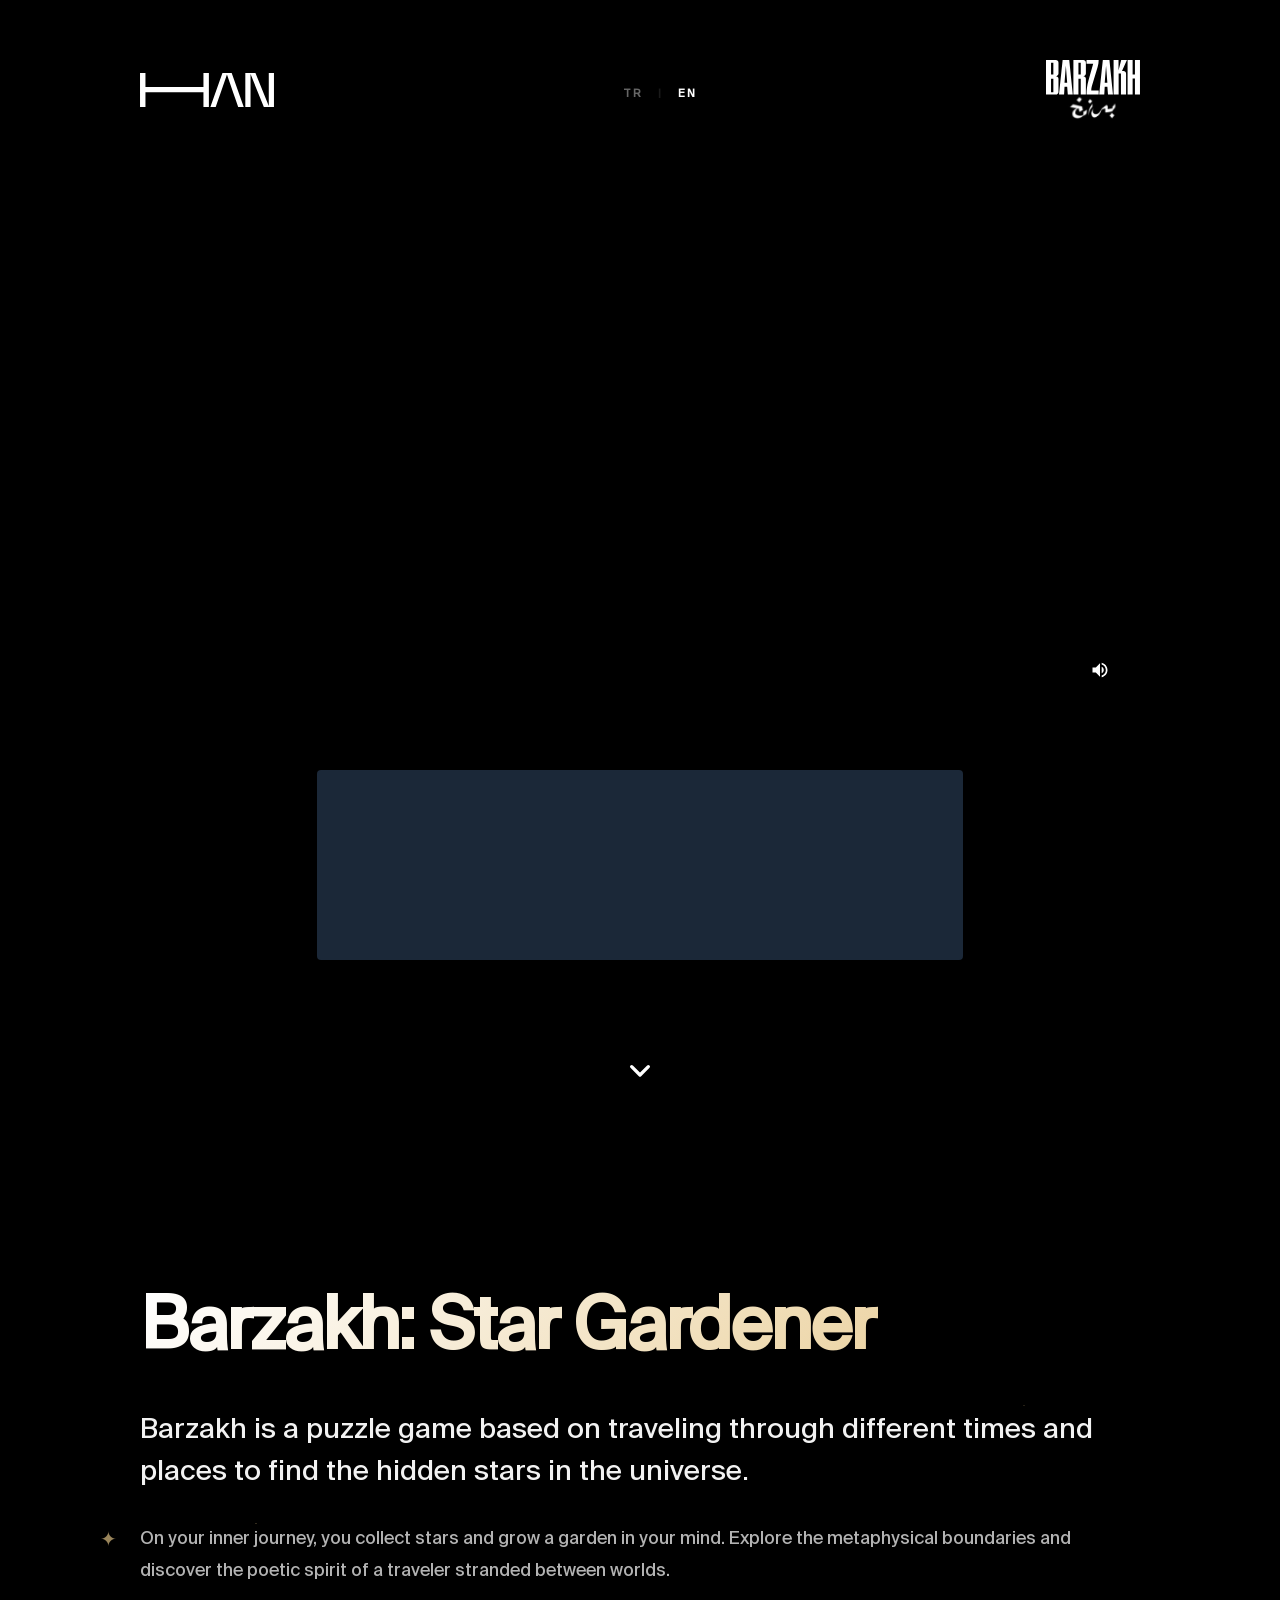
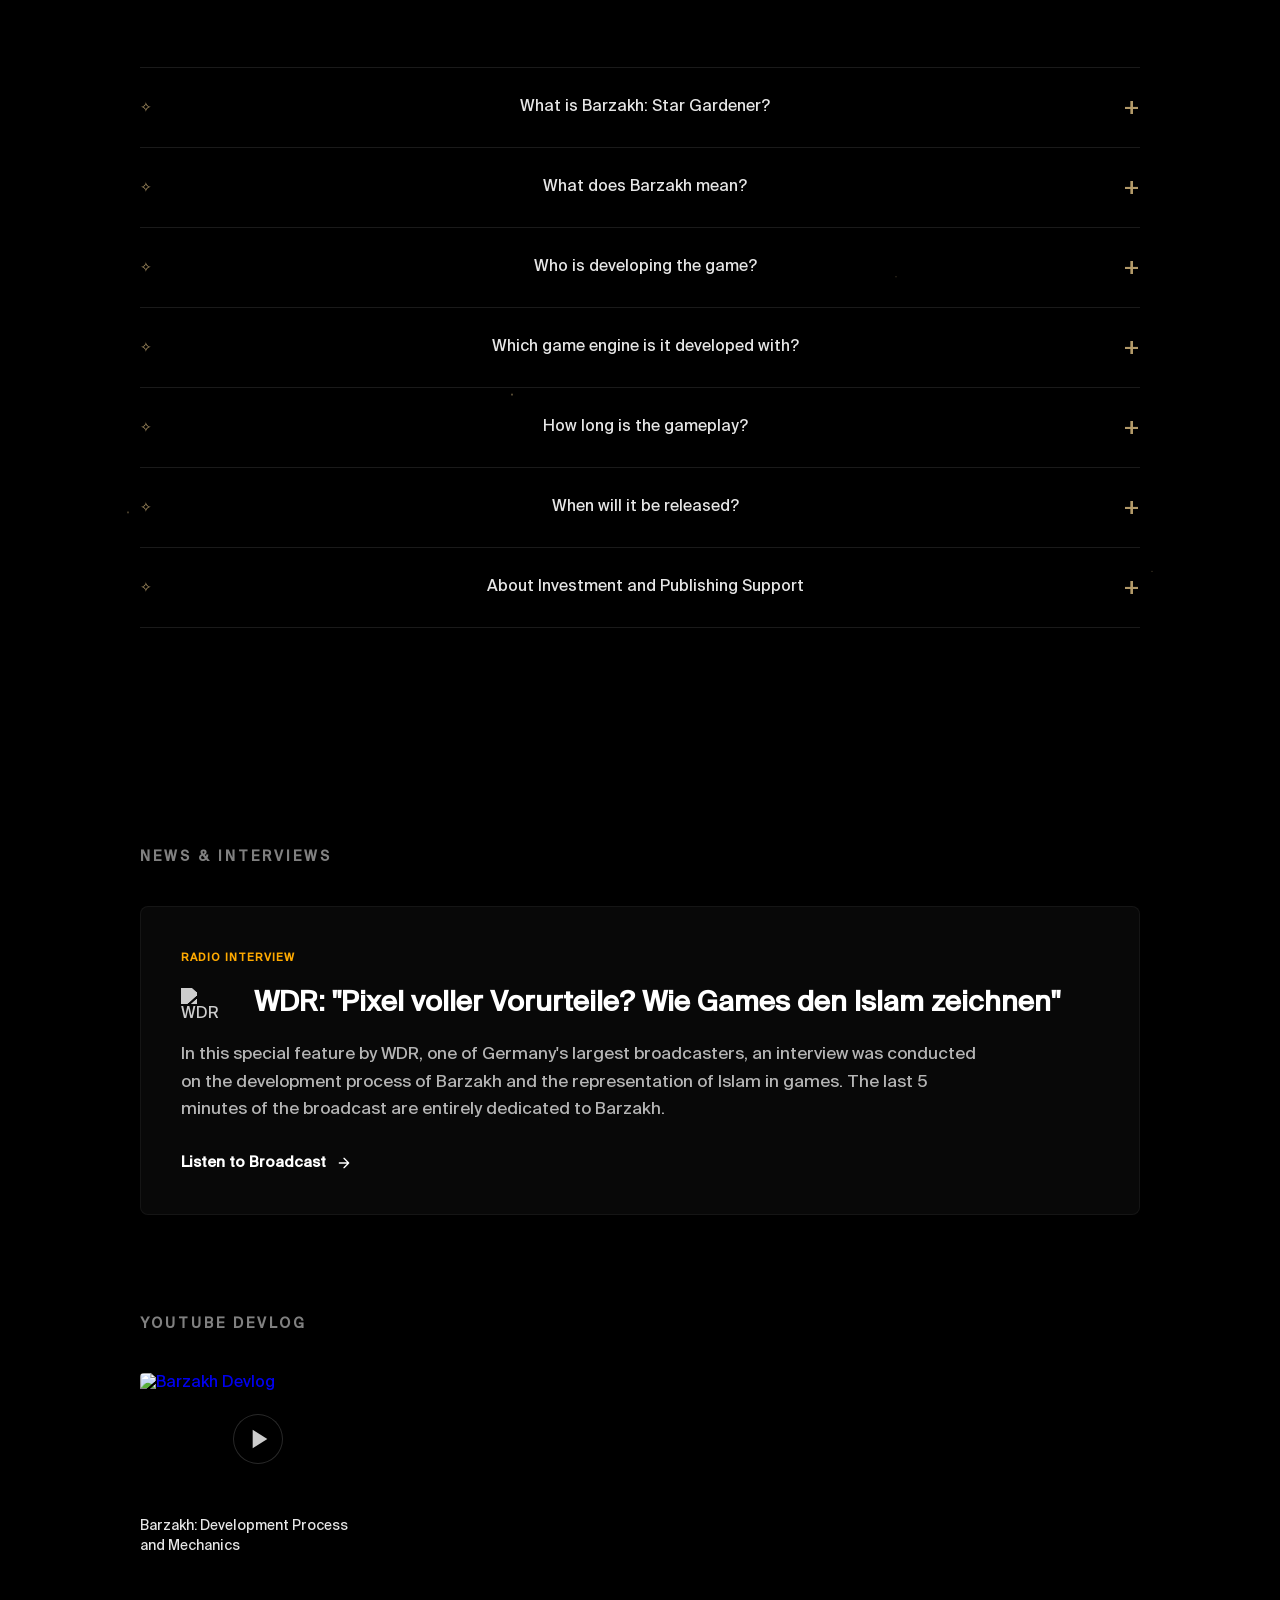
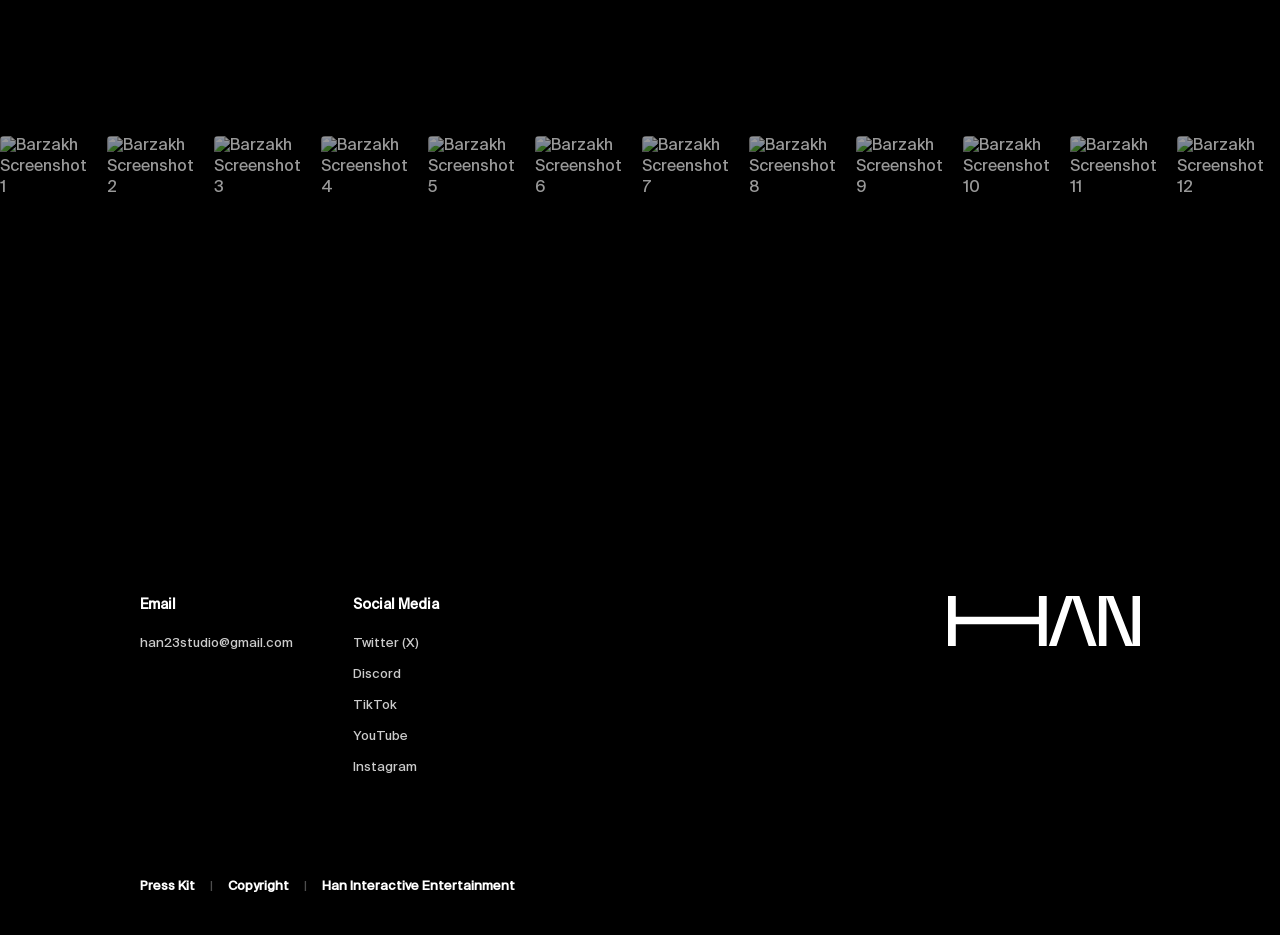
==== commit a848e657: "Improve performance and accessibility" ====
--- a/en.html
+++ b/en.html
@@ -20,6 +20,10 @@
     <meta name="author" content="Emirhan Güngörmez - Han Interactive Entertainment">
     <meta name="robots" content="index, follow, max-image-preview:large, max-snippet:-1, max-video-preview:-1">
     <meta name="googlebot" content="index, follow">
+    <link rel="preconnect" href="https://shared.akamai.steamstatic.com" crossorigin>
+    <link rel="preconnect" href="https://store.steampowered.com" crossorigin>
+    <link rel="preconnect" href="https://cdnjs.cloudflare.com" crossorigin>
+    <link rel="preconnect" href="https://cdn.jsdelivr.net" crossorigin>
     <link rel="canonical" href="https://barzakh.emirhangungormez.com.tr/en.html">
 
     <!-- Hreflang for Language Versions -->
@@ -66,7 +70,7 @@
     <link rel="shortcut icon" type="image/x-icon" href="favicon.ico">
     <link rel="apple-touch-icon" href="favicon.ico">
 
-    <link rel="stylesheet" href="style.css?v=1.1">
+    <link rel="stylesheet" href="style.min.css?v=1.2">
 
     <!-- JSON-LD Structured Data for Google -->
     <script type="application/ld+json">
@@ -161,15 +165,15 @@
     </script>
 
     <!-- GSAP & Lenis -->
-    <script src="https://cdnjs.cloudflare.com/ajax/libs/gsap/3.11.4/gsap.min.js"></script>
-    <script src="https://cdnjs.cloudflare.com/ajax/libs/gsap/3.11.4/ScrollTrigger.min.js"></script>
-    <script src="https://cdn.jsdelivr.net/npm/lenis@latest/dist/lenis.min.js"></script>
+    <script src="https://cdnjs.cloudflare.com/ajax/libs/gsap/3.11.4/gsap.min.js" defer></script>
+    <script src="https://cdnjs.cloudflare.com/ajax/libs/gsap/3.11.4/ScrollTrigger.min.js" defer></script>
+    <script src="https://cdn.jsdelivr.net/npm/lenis@latest/dist/lenis.min.js" defer></script>
 </head>
 
 <body>
     <!-- Background Video -->
     <div class="video-bg-container">
-        <video src="video/background.mp4" autoplay loop muted playsinline class="bg-video"></video>
+        <video data-src="video/background.mp4" preload="none" loop muted playsinline class="bg-video" aria-hidden="true"></video>
         <div class="overlay"></div>
     </div>
 
@@ -179,7 +183,7 @@
         <section class="hero-section">
             <div class="container-narrow header-nav">
                 <div class="studio-logo">
-                    <img src="img/logo/han.svg" alt="Han Interactive Logo">
+                    <img src="img/logo/han.svg" alt="Han Interactive Logo" width="1729" height="451">
                 </div>
                 <div class="lang-switcher">
                     <a href="index.html">TR</a>
@@ -187,19 +191,20 @@
                     <a href="en.html" class="active">EN</a>
                 </div>
                 <div class="game-logo">
-                    <img src="img/logo/logo.svg" alt="Barzakh Logo">
+                    <img src="img/logo/logo.svg" alt="Barzakh Logo" width="535" height="341">
                 </div>
             </div>
 
             <div class="central-content">
                 <div class="video-frame container-narrow">
                     <div class="custom-video-player" id="mainPlayer">
-                        <video autoplay loop muted playsinline preload="auto" class="main-video">
+                        <video autoplay loop muted playsinline preload="metadata" class="main-video">
                             <source src="video/gameplay.mp4?v=1.1" type="video/mp4">
+                            <track kind="captions" src="captions/gameplay-en.vtt" srclang="en" label="English">
                             Your browser does not support the video tag.
                         </video>
                         <div class="video-overlay">
-                            <button class="play-center-btn" id="playBtn">
+                            <button class="play-center-btn" id="playBtn" type="button" aria-label="Play or pause gameplay video">
                                 <svg class="icon-play" viewBox="0 0 24 24" fill="currentColor">
                                     <path d="M8 5v14l11-7z" />
                                 </svg>
@@ -207,7 +212,7 @@
                                     <path d="M6 19h4V5H6v14zm8-14v14h4V5h-4z" />
                                 </svg>
                             </button>
-                            <button class="mute-corner-btn" id="muteBtn">
+                            <button class="mute-corner-btn" id="muteBtn" type="button" aria-label="Mute or unmute gameplay video">
                                 <svg class="icon-unmute" viewBox="0 0 24 24" fill="currentColor">
                                     <path
                                         d="M16.5 12c0-1.77-1.02-3.29-2.5-4.03v8.05c1.48-.73 2.5-2.25 2.5-4.02zM14 3.23v2.06c2.89.86 5 3.54 5 6.71s-2.11 5.85-5 6.71v2.06c4.01-.91 7-4.49 7-8.77s-2.99-7.86-7-8.77zM3 9v6h4l5 5V4L7 9H3z" />
@@ -223,12 +228,12 @@
 
                 <!-- Steam Store Widget -->
                 <div class="steam-official-widget">
-                    <iframe src="https://store.steampowered.com/widget/3849950/" frameborder="0" width="646"
+                    <iframe src="https://store.steampowered.com/widget/3849950/" title="Barzakh: Star Gardener Steam store widget" loading="lazy" frameborder="0" width="646"
                         height="190"></iframe>
                 </div>
             </div>
 
-            <div class="scroll-down" onclick="lenis.scrollTo('#about-section')">
+            <button class="scroll-down" type="button" aria-label="Scroll to game details" onclick="lenis.scrollTo('#about-section')">
                 <svg viewBox="0 0 24 24" fill="none" xmlns="http://www.w3.org/2000/svg">
                     <path d="M7 10L12 15L17 10" stroke="white" stroke-width="2" stroke-linecap="round"
                         stroke-linejoin="round" />
@@ -324,7 +329,7 @@
                             <span class="news-tag">Radio Interview</span>
                             <div class="news-header">
                                 <img src="https://www1.wdr.de/resources/img/wdr/logo/wdr_logo.svg" alt="WDR Logo"
-                                    class="news-brand-logo">
+                                    class="news-brand-logo" width="120" height="68" loading="lazy" decoding="async">
                                 <h3>WDR: "Pixel voller Vorurteile? Wie Games den Islam zeichnen"</h3>
                             </div>
                             <p>In this special feature by WDR, one of Germany's largest broadcasters, an interview was
@@ -352,7 +357,7 @@
                 <div class="video-grid">
                     <a href="https://www.youtube.com/watch?v=dhsVbxH0BX4&t" target="_blank" class="video-card">
                         <div class="devlog-thumbnail">
-                            <img src="https://img.youtube.com/vi/dhsVbxH0BX4/maxresdefault.jpg" alt="Barzakh Devlog">
+                            <img src="https://img.youtube.com/vi/dhsVbxH0BX4/maxresdefault.jpg" alt="Barzakh Devlog" width="1280" height="720" loading="lazy" decoding="async">
                             <div class="play-overlay">
                                 <svg viewBox="0 0 24 24" fill="currentColor" width="32" height="32">
                                     <path d="M8 5v14l11-7z" />
@@ -368,36 +373,21 @@
         <!-- Gallery Section -->
         <section id="gallery-section" class="gallery-section-new">
             <div class="photo-gallery">
-                <img src="https://shared.akamai.steamstatic.com/store_item_assets/steam/apps/3849950/1ad38ac4e50da80ff5eefc482cd856a1ffb41e84/ss_1ad38ac4e50da80ff5eefc482cd856a1ffb41e84.1920x1080.jpg"
-                    alt="Barzakh Screenshot 1" loading="lazy">
-                <img src="https://shared.akamai.steamstatic.com/store_item_assets/steam/apps/3849950/76e8b17ea33e984e2f0d27e01e3b40aaf64c4efa/ss_76e8b17ea33e984e2f0d27e01e3b40aaf64c4efa.1920x1080.jpg"
-                    alt="Barzakh Screenshot 2" loading="lazy">
-                <img src="https://shared.akamai.steamstatic.com/store_item_assets/steam/apps/3849950/e5718e46983fd5fa14628e8bccc7e39004843169/ss_e5718e46983fd5fa14628e8bccc7e39004843169.1920x1080.jpg"
-                    alt="Barzakh Screenshot 3" loading="lazy">
-                <img src="https://shared.akamai.steamstatic.com/store_item_assets/steam/apps/3849950/b17c181b199a2d01db129ea48da59e91502fdbe8/ss_b17c181b199a2d01db129ea48da59e91502fdbe8.1920x1080.jpg"
-                    alt="Barzakh Screenshot 4" loading="lazy">
-                <img src="https://shared.akamai.steamstatic.com/store_item_assets/steam/apps/3849950/a26e5159331029d1a8d2bb8bc5fcf0c1f23ad7a1/ss_a26e5159331029d1a8d2bb8bc5fcf0c1f23ad7a1.1920x1080.jpg"
-                    alt="Barzakh Screenshot 5" loading="lazy">
-                <img src="https://shared.akamai.steamstatic.com/store_item_assets/steam/apps/3849950/1ff861a715651967d7e391915cbc1de0d195ba75/ss_1ff861a715651967d7e391915cbc1de0d195ba75.1920x1080.jpg"
-                    alt="Barzakh Screenshot 6" loading="lazy">
-                <img src="https://shared.akamai.steamstatic.com/store_item_assets/steam/apps/3849950/94064a2cdcc64b4563f165d4ca4869a1d706505b/ss_94064a2cdcc64b4563f165d4ca4869a1d706505b.1920x1080.jpg"
-                    alt="Barzakh Screenshot 7" loading="lazy">
-                <img src="https://shared.akamai.steamstatic.com/store_item_assets/steam/apps/3849950/77a9373d5f2ef2e32f333ce68f8c548a8d2ceefb/ss_77a9373d5f2ef2e32f333ce68f8c548a8d2ceefb.1920x1080.jpg"
-                    alt="Barzakh Screenshot 8" loading="lazy">
-                <img src="https://shared.akamai.steamstatic.com/store_item_assets/steam/apps/3849950/d4722b24b46daf1932335abec9997f668c63980b/ss_d4722b24b46daf1932335abec9997f668c63980b.1920x1080.jpg"
-                    alt="Barzakh Screenshot 9" loading="lazy">
-                <img src="https://shared.akamai.steamstatic.com/store_item_assets/steam/apps/3849950/629c227f7720cbbcd5533c2539f3c21e6bac807c/ss_629c227f7720cbbcd5533c2539f3c21e6bac807c.1920x1080.jpg"
-                    alt="Barzakh Screenshot 10" loading="lazy">
-                <img src="https://shared.akamai.steamstatic.com/store_item_assets/steam/apps/3849950/c5fd383488ebcd3116d070364042dbc096ce756b/ss_c5fd383488ebcd3116d070364042dbc096ce756b.1920x1080.jpg"
-                    alt="Barzakh Screenshot 11" loading="lazy">
-                <img src="https://shared.akamai.steamstatic.com/store_item_assets/steam/apps/3849950/f9c466d2a9928fa761d43a1d29dc4a2372423cc9/ss_f9c466d2a9928fa761d43a1d29dc4a2372423cc9.1920x1080.jpg"
-                    alt="Barzakh Screenshot 12" loading="lazy">
-                <img src="https://shared.akamai.steamstatic.com/store_item_assets/steam/apps/3849950/69e80b5915e22aabd02376717e2d76ce362189e5/ss_69e80b5915e22aabd02376717e2d76ce362189e5.1920x1080.jpg"
-                    alt="Barzakh Screenshot 13" loading="lazy">
-                <img src="https://shared.akamai.steamstatic.com/store_item_assets/steam/apps/3849950/1c65e294a5dd6db7e7cf3d94a93ac1bc3e42e994/ss_1c65e294a5dd6db7e7cf3d94a93ac1bc3e42e994.1920x1080.jpg"
-                    alt="Barzakh Screenshot 14" loading="lazy">
-                <img src="https://shared.akamai.steamstatic.com/store_item_assets/steam/apps/3849950/84d7ccac61e94e829cbf9aab7d00a71c84e19be2/ss_84d7ccac61e94e829cbf9aab7d00a71c84e19be2.1920x1080.jpg"
-                    alt="Barzakh Screenshot 15" loading="lazy">
+                <img src="https://shared.akamai.steamstatic.com/store_item_assets/steam/apps/3849950/1ad38ac4e50da80ff5eefc482cd856a1ffb41e84/ss_1ad38ac4e50da80ff5eefc482cd856a1ffb41e84.600x338.jpg" data-full="https://shared.akamai.steamstatic.com/store_item_assets/steam/apps/3849950/1ad38ac4e50da80ff5eefc482cd856a1ffb41e84/ss_1ad38ac4e50da80ff5eefc482cd856a1ffb41e84.1920x1080.jpg" alt="Barzakh Screenshot 1" width="600" height="338" loading="lazy" decoding="async">
+                <img src="https://shared.akamai.steamstatic.com/store_item_assets/steam/apps/3849950/76e8b17ea33e984e2f0d27e01e3b40aaf64c4efa/ss_76e8b17ea33e984e2f0d27e01e3b40aaf64c4efa.600x338.jpg" data-full="https://shared.akamai.steamstatic.com/store_item_assets/steam/apps/3849950/76e8b17ea33e984e2f0d27e01e3b40aaf64c4efa/ss_76e8b17ea33e984e2f0d27e01e3b40aaf64c4efa.1920x1080.jpg" alt="Barzakh Screenshot 2" width="600" height="338" loading="lazy" decoding="async">
+                <img src="https://shared.akamai.steamstatic.com/store_item_assets/steam/apps/3849950/e5718e46983fd5fa14628e8bccc7e39004843169/ss_e5718e46983fd5fa14628e8bccc7e39004843169.600x338.jpg" data-full="https://shared.akamai.steamstatic.com/store_item_assets/steam/apps/3849950/e5718e46983fd5fa14628e8bccc7e39004843169/ss_e5718e46983fd5fa14628e8bccc7e39004843169.1920x1080.jpg" alt="Barzakh Screenshot 3" width="600" height="338" loading="lazy" decoding="async">
+                <img src="https://shared.akamai.steamstatic.com/store_item_assets/steam/apps/3849950/b17c181b199a2d01db129ea48da59e91502fdbe8/ss_b17c181b199a2d01db129ea48da59e91502fdbe8.600x338.jpg" data-full="https://shared.akamai.steamstatic.com/store_item_assets/steam/apps/3849950/b17c181b199a2d01db129ea48da59e91502fdbe8/ss_b17c181b199a2d01db129ea48da59e91502fdbe8.1920x1080.jpg" alt="Barzakh Screenshot 4" width="600" height="338" loading="lazy" decoding="async">
+                <img src="https://shared.akamai.steamstatic.com/store_item_assets/steam/apps/3849950/a26e5159331029d1a8d2bb8bc5fcf0c1f23ad7a1/ss_a26e5159331029d1a8d2bb8bc5fcf0c1f23ad7a1.600x338.jpg" data-full="https://shared.akamai.steamstatic.com/store_item_assets/steam/apps/3849950/a26e5159331029d1a8d2bb8bc5fcf0c1f23ad7a1/ss_a26e5159331029d1a8d2bb8bc5fcf0c1f23ad7a1.1920x1080.jpg" alt="Barzakh Screenshot 5" width="600" height="338" loading="lazy" decoding="async">
+                <img src="https://shared.akamai.steamstatic.com/store_item_assets/steam/apps/3849950/1ff861a715651967d7e391915cbc1de0d195ba75/ss_1ff861a715651967d7e391915cbc1de0d195ba75.600x338.jpg" data-full="https://shared.akamai.steamstatic.com/store_item_assets/steam/apps/3849950/1ff861a715651967d7e391915cbc1de0d195ba75/ss_1ff861a715651967d7e391915cbc1de0d195ba75.1920x1080.jpg" alt="Barzakh Screenshot 6" width="600" height="338" loading="lazy" decoding="async">
+                <img src="https://shared.akamai.steamstatic.com/store_item_assets/steam/apps/3849950/94064a2cdcc64b4563f165d4ca4869a1d706505b/ss_94064a2cdcc64b4563f165d4ca4869a1d706505b.600x338.jpg" data-full="https://shared.akamai.steamstatic.com/store_item_assets/steam/apps/3849950/94064a2cdcc64b4563f165d4ca4869a1d706505b/ss_94064a2cdcc64b4563f165d4ca4869a1d706505b.1920x1080.jpg" alt="Barzakh Screenshot 7" width="600" height="338" loading="lazy" decoding="async">
+                <img src="https://shared.akamai.steamstatic.com/store_item_assets/steam/apps/3849950/77a9373d5f2ef2e32f333ce68f8c548a8d2ceefb/ss_77a9373d5f2ef2e32f333ce68f8c548a8d2ceefb.600x338.jpg" data-full="https://shared.akamai.steamstatic.com/store_item_assets/steam/apps/3849950/77a9373d5f2ef2e32f333ce68f8c548a8d2ceefb/ss_77a9373d5f2ef2e32f333ce68f8c548a8d2ceefb.1920x1080.jpg" alt="Barzakh Screenshot 8" width="600" height="338" loading="lazy" decoding="async">
+                <img src="https://shared.akamai.steamstatic.com/store_item_assets/steam/apps/3849950/d4722b24b46daf1932335abec9997f668c63980b/ss_d4722b24b46daf1932335abec9997f668c63980b.600x338.jpg" data-full="https://shared.akamai.steamstatic.com/store_item_assets/steam/apps/3849950/d4722b24b46daf1932335abec9997f668c63980b/ss_d4722b24b46daf1932335abec9997f668c63980b.1920x1080.jpg" alt="Barzakh Screenshot 9" width="600" height="338" loading="lazy" decoding="async">
+                <img src="https://shared.akamai.steamstatic.com/store_item_assets/steam/apps/3849950/629c227f7720cbbcd5533c2539f3c21e6bac807c/ss_629c227f7720cbbcd5533c2539f3c21e6bac807c.600x338.jpg" data-full="https://shared.akamai.steamstatic.com/store_item_assets/steam/apps/3849950/629c227f7720cbbcd5533c2539f3c21e6bac807c/ss_629c227f7720cbbcd5533c2539f3c21e6bac807c.1920x1080.jpg" alt="Barzakh Screenshot 10" width="600" height="338" loading="lazy" decoding="async">
+                <img src="https://shared.akamai.steamstatic.com/store_item_assets/steam/apps/3849950/c5fd383488ebcd3116d070364042dbc096ce756b/ss_c5fd383488ebcd3116d070364042dbc096ce756b.600x338.jpg" data-full="https://shared.akamai.steamstatic.com/store_item_assets/steam/apps/3849950/c5fd383488ebcd3116d070364042dbc096ce756b/ss_c5fd383488ebcd3116d070364042dbc096ce756b.1920x1080.jpg" alt="Barzakh Screenshot 11" width="600" height="338" loading="lazy" decoding="async">
+                <img src="https://shared.akamai.steamstatic.com/store_item_assets/steam/apps/3849950/f9c466d2a9928fa761d43a1d29dc4a2372423cc9/ss_f9c466d2a9928fa761d43a1d29dc4a2372423cc9.600x338.jpg" data-full="https://shared.akamai.steamstatic.com/store_item_assets/steam/apps/3849950/f9c466d2a9928fa761d43a1d29dc4a2372423cc9/ss_f9c466d2a9928fa761d43a1d29dc4a2372423cc9.1920x1080.jpg" alt="Barzakh Screenshot 12" width="600" height="338" loading="lazy" decoding="async">
+                <img src="https://shared.akamai.steamstatic.com/store_item_assets/steam/apps/3849950/69e80b5915e22aabd02376717e2d76ce362189e5/ss_69e80b5915e22aabd02376717e2d76ce362189e5.600x338.jpg" data-full="https://shared.akamai.steamstatic.com/store_item_assets/steam/apps/3849950/69e80b5915e22aabd02376717e2d76ce362189e5/ss_69e80b5915e22aabd02376717e2d76ce362189e5.1920x1080.jpg" alt="Barzakh Screenshot 13" width="600" height="338" loading="lazy" decoding="async">
+                <img src="https://shared.akamai.steamstatic.com/store_item_assets/steam/apps/3849950/1c65e294a5dd6db7e7cf3d94a93ac1bc3e42e994/ss_1c65e294a5dd6db7e7cf3d94a93ac1bc3e42e994.600x338.jpg" data-full="https://shared.akamai.steamstatic.com/store_item_assets/steam/apps/3849950/1c65e294a5dd6db7e7cf3d94a93ac1bc3e42e994/ss_1c65e294a5dd6db7e7cf3d94a93ac1bc3e42e994.1920x1080.jpg" alt="Barzakh Screenshot 14" width="600" height="338" loading="lazy" decoding="async">
+                <img src="https://shared.akamai.steamstatic.com/store_item_assets/steam/apps/3849950/84d7ccac61e94e829cbf9aab7d00a71c84e19be2/ss_84d7ccac61e94e829cbf9aab7d00a71c84e19be2.600x338.jpg" data-full="https://shared.akamai.steamstatic.com/store_item_assets/steam/apps/3849950/84d7ccac61e94e829cbf9aab7d00a71c84e19be2/ss_84d7ccac61e94e829cbf9aab7d00a71c84e19be2.1920x1080.jpg" alt="Barzakh Screenshot 15" width="600" height="338" loading="lazy" decoding="async">
             </div>
         </section>
 
@@ -419,7 +409,7 @@
                     </div>
                 </div>
                 <div class="footer-col logo-col">
-                    <img src="img/logo/han.svg" alt="Han Logo" class="footer-logo">
+                    <img src="img/logo/han.svg" alt="Han Logo" class="footer-logo" width="1729" height="451" loading="lazy" decoding="async">
                 </div>
             </div>
             <div class="container-narrow footer-bottom-row">
@@ -439,8 +429,8 @@
         <img class="lightbox-content" id="lightbox-img">
     </div>
 
-    <script src="steam-assets.js"></script>
-    <script src="script.js?v=1.1"></script>
+    <script src="steam-assets.js?v=1.2" defer></script>
+    <script src="script.js?v=1.3" defer></script>
 </body>
 
 </html>
--- a/style.min.css
+++ b/style.min.css
@@ -0,0 +1 @@
+@font-face{font-family:'Suisse International Book';src:url('fonts/Suisse_Intl_Book.ttf') format('truetype');font-weight:normal;font-style:normal;font-display:swap}*{margin:0;padding:0;box-sizing:border-box}body{background:#000;min-height:100vh;font-family:'Suisse International Book',sans-serif;color:#fff;overflow-x:hidden}.container-narrow{max-width:1000px;margin:0 auto;width:100%}.video-bg-container{position:fixed;top:0;left:0;width:100%;height:100%;z-index:-1;overflow:hidden}.bg-video{width:100%;height:100%;object-fit:cover;filter:brightness(0.4)}.overlay{position:absolute;top:0;left:0;width:100%;height:100%;background:radial-gradient(circle,transparent 20%,rgba(0,0,0,0.4) 100%)}.content-wrapper{position:relative;z-index:1}.hero-section{min-height:100vh;width:100%;display:flex;flex-direction:column;justify-content:space-between;padding:60px 0;position:relative}.header-nav{display:flex;justify-content:space-between;align-items:center;position:relative}.studio-logo img{height:35px;width:auto;object-fit:contain}.lang-switcher{display:flex;gap:15px;align-items:center;font-size:11px;font-weight:700;letter-spacing:2px;text-transform:uppercase}.lang-switcher a{color:rgba(255,255,255,0.4);text-decoration:none;transition:color 0.3s ease}.lang-switcher a:hover,.lang-switcher a.active{color:#fff}.lang-switcher span{color:rgba(255,255,255,0.1)}.game-logo img{height:60px;width:auto;object-fit:contain}.central-content{flex-grow:1;display:flex;flex-direction:column;justify-content:center;align-items:center;padding:20px 0;width:100%}.video-frame{width:100%;max-width:1000px;aspect-ratio:16 / 9;box-shadow:none;border:none;margin-bottom:30px;overflow:hidden;position:relative;border-radius:4px}.custom-video-player{position:relative;width:100%;height:100%;cursor:pointer}.main-video{width:100%;height:100%;object-fit:contain;object-position:center center;display:block}.video-overlay{position:absolute;top:0;left:0;width:100%;height:100%;display:flex;justify-content:center;align-items:center;background:rgba(0,0,0,0);transition:background 0.3s ease}.custom-video-player:hover .video-overlay{background:rgba(0,0,0,0.1)}.play-center-btn{background:rgba(255,255,255,0.1);backdrop-filter:blur(10px);border:1px solid rgba(255,255,255,0.2);color:white;width:80px;height:80px;border-radius:50%;display:flex;justify-content:center;align-items:center;cursor:pointer;transition:all 0.3s ease;opacity:0;transform:scale(0.8)}.custom-video-player:hover .play-center-btn{opacity:1;transform:scale(1)}.play-center-btn:hover{background:rgba(255,255,255,0.2);transform:scale(1.1) !important}.play-center-btn svg{width:40px;height:40px}.mute-corner-btn{position:absolute;bottom:20px;right:20px;background:rgba(0,0,0,0.5);border:none;color:white;width:40px;height:40px;border-radius:50%;display:flex;justify-content:center;align-items:center;cursor:pointer;transition:background 0.3s ease}.mute-corner-btn:hover{background:rgba(0,0,0,0.8)}.mute-corner-btn svg{width:20px;height:20px}.steam-official-widget{margin:30px auto 50px;width:100%;max-width:646px;display:flex;justify-content:center;position:relative;z-index:10}.steam-official-widget iframe{box-shadow:0 10px 30px rgba(0,0,0,0.5);border-radius:4px;background:#1b2838}@media (max-width:700px){.steam-official-widget{max-width:100%;width:100%;overflow-x:hidden}.steam-official-widget iframe{width:100% !important;height:190px !important;border:none}}.scroll-down{display:flex;justify-content:center;cursor:pointer;animation:bounce 2s infinite;padding:20px 0;background:none;border:0;color:inherit;width:100%}.scroll-down svg{width:40px;height:40px}@keyframes bounce{0%,20%,50%,80%,100%{transform:translateY(0)}40%{transform:translateY(-10px)}60%{transform:translateY(-5px)}}.news-section{padding:100px 0;background:transparent}.section-title{font-size:14px;text-transform:uppercase;letter-spacing:3px;color:rgba(255,255,255,0.5);margin-bottom:40px;text-align:left}.news-grid{display:grid;grid-template-columns:1fr;gap:30px}.news-card{background:rgba(255,255,255,0.03);border:1px solid rgba(255,255,255,0.05);border-radius:8px;padding:40px;transition:all 0.4s cubic-bezier(0.165,0.84,0.44,1)}.news-card:hover{background:rgba(255,255,255,0.05);border-color:rgba(255,255,255,0.1);transform:translateY(-5px)}.news-tag{display:inline-block;font-size:11px;font-weight:700;text-transform:uppercase;letter-spacing:1px;color:#ffaa00;margin-bottom:20px}.news-header{display:flex;align-items:center;gap:20px;margin-bottom:20px}.news-brand-logo{height:30px;width:auto;filter:brightness(0) invert(1);opacity:0.8}.news-card h3{font-size:28px;font-weight:700;margin:0}.news-card p{font-size:17px;line-height:1.6;color:rgba(255,255,255,0.7);margin-bottom:30px;max-width:800px}.news-link{display:inline-flex;align-items:center;gap:10px;color:#fff;text-decoration:none;font-weight:600;font-size:15px;transition:gap 0.3s ease}.news-link:hover{gap:15px}.video-grid{display:grid;grid-template-columns:repeat(4,1fr);gap:20px}.video-card{text-decoration:none;display:block;transition:transform 0.3s ease}.video-card:hover{transform:translateY(-5px)}.video-title{font-size:14px;font-weight:500;color:rgba(255,255,255,0.9);margin-top:12px;line-height:1.4;transition:color 0.3s ease}.video-card:hover .video-title{color:#fff}.devlog-thumbnail{position:relative;width:100%;aspect-ratio:16 / 9;overflow:hidden;border-radius:4px;background:#000}.devlog-thumbnail img{width:100%;height:100%;object-fit:cover;transition:transform 0.5s ease}.video-card:hover .devlog-thumbnail img{transform:scale(1.05)}.play-overlay{position:absolute;top:50%;left:50%;transform:translate(-50%,-50%);width:50px;height:50px;background:rgba(0,0,0,0.5);backdrop-filter:blur(5px);border-radius:50%;display:flex;justify-content:center;align-items:center;color:#fff;opacity:0.8;transition:all 0.3s ease;border:1px solid rgba(255,255,255,0.2)}.video-card:hover .play-overlay{opacity:1;background:#fff;color:#000}.about-section-new{padding:120px 0;background:transparent;position:relative;overflow:hidden}.about-section-new::before{content:'';position:absolute;top:0;left:0;right:0;bottom:0;background-image:radial-gradient(1px 1px at 20% 30%,rgba(255,220,150,0.4) 0%,transparent 100%),radial-gradient(1px 1px at 80% 20%,rgba(255,220,150,0.3) 0%,transparent 100%),radial-gradient(1.5px 1.5px at 40% 70%,rgba(255,220,150,0.5) 0%,transparent 100%),radial-gradient(1px 1px at 70% 60%,rgba(255,220,150,0.3) 0%,transparent 100%),radial-gradient(1.5px 1.5px at 10% 80%,rgba(255,220,150,0.4) 0%,transparent 100%),radial-gradient(1px 1px at 90% 85%,rgba(255,220,150,0.3) 0%,transparent 100%);animation:starTwinkle 8s ease-in-out infinite;pointer-events:none;z-index:0}@keyframes starTwinkle{0%,100%{opacity:0.6}50%{opacity:1}}.about-container{position:relative;z-index:1}.about-container h1{font-size:72px;font-weight:700;margin-bottom:40px;letter-spacing:-2px;line-height:1.1;background:linear-gradient(135deg,#fff 0%,rgba(255,220,150,0.9) 50%,#fff 100%);background-size:200% 200%;-webkit-background-clip:text;-webkit-text-fill-color:transparent;background-clip:text;animation:shimmer 6s ease-in-out infinite}@keyframes shimmer{0%,100%{background-position:0% 50%}50%{background-position:100% 50%}}.sub-title-main{font-size:28px;font-weight:400;line-height:1.5;margin-bottom:30px;color:rgba(255,255,255,0.95)}.about-description{font-size:18px;line-height:1.8;color:rgba(255,255,255,0.7);margin-bottom:80px;position:relative}.about-description::before{content:'✦';position:absolute;left:-40px;top:0;color:rgba(255,220,150,0.6);font-size:20px;animation:starPulse 3s ease-in-out infinite}@keyframes starPulse{0%,100%{opacity:0.4;transform:scale(1)}50%{opacity:1;transform:scale(1.2)}}.faq-accordion{display:flex;flex-direction:column;gap:0}.faq-item{border-bottom:1px solid rgba(255,255,255,0.1);overflow:hidden}.faq-item:first-child{border-top:1px solid rgba(255,255,255,0.1)}.faq-item summary{font-size:16px;color:rgba(255,255,255,0.9);padding:24px 0;cursor:pointer;list-style:none;display:flex;align-items:center;justify-content:space-between;gap:20px;transition:color 0.3s ease;font-weight:500}.faq-item summary::-webkit-details-marker{display:none}.faq-item summary::before{content:'✧';color:rgba(255,220,150,0.7);font-size:14px;margin-right:15px;transition:transform 0.3s ease}.faq-item summary::after{content:'+';font-size:24px;font-weight:300;color:rgba(255,220,150,0.7);transition:transform 0.3s ease;flex-shrink:0}.faq-item[open] summary::after{transform:rotate(45deg)}.faq-item[open] summary::before{transform:rotate(72deg);color:rgba(255,220,150,1)}.faq-item summary:hover{color:#fff}.faq-item summary:hover::before,.faq-item summary:hover::after{color:rgba(255,220,150,1)}.faq-item p{font-size:16px;color:rgba(255,255,255,0.7);line-height:1.8;padding:0 0 24px 29px;margin:0}.faq-grid{display:grid;grid-template-columns:repeat(2,1fr);gap:50px 60px}.faq-grid .faq-item h3{font-size:14px;text-transform:uppercase;color:rgba(255,220,150,0.9);margin-bottom:16px;letter-spacing:2px;font-weight:600}.faq-grid .faq-item p{padding:0}.gallery-section-new{padding:60px 0}.photo-gallery{display:flex;overflow-x:hidden;gap:20px;padding:20px 0}.photo-gallery img{width:500px;height:280px;aspect-ratio:16 / 9;object-fit:cover;border-radius:4px;filter:brightness(0.6);transition:all 0.4s ease;cursor:pointer}.photo-gallery img:hover{filter:brightness(1);transform:translateY(-5px)}.minimal-footer{padding:100px 0 40px 0;background:linear-gradient(to top,rgba(0,0,0,0.9) 0%,rgba(0,0,0,0.6) 50%,transparent 100%)}.footer-top-row{display:flex;justify-content:flex-start;align-items:flex-start;gap:60px;margin-bottom:80px}.footer-col h3{font-size:14px;font-weight:700;color:#fff;margin-bottom:20px;text-transform:capitalize}.footer-col p,.footer-col a{font-size:13px;color:rgba(255,255,255,0.8);line-height:1.6;text-decoration:none;transition:color 0.3s ease}.footer-col a:hover{color:#fff}.social-links-footer{display:flex;flex-direction:column;gap:10px}.social-links-footer a{position:relative;width:fit-content}.social-links-footer a::after{content:'';position:absolute;bottom:-2px;left:0;width:0;height:1px;background:#fff;transition:width 0.3s ease}.social-links-footer a:hover::after{width:100%}.logo-col{margin-left:auto;display:flex;flex-direction:column;align-items:flex-end;gap:12px}.footer-logo{height:50px;width:auto}.studio-name{font-size:10px;letter-spacing:2px;color:#555;font-weight:700}.footer-bottom-row{padding-top:20px;display:flex;align-items:center;gap:15px}.footer-divider{color:rgba(255,255,255,0.3);font-size:12px}.privacy-link{font-size:13px;color:#fff;text-decoration:none;font-weight:600;transition:opacity 0.3s ease}.privacy-link:hover{opacity:0.7}.lightbox{display:none;position:fixed;z-index:1000;left:0;top:0;width:100%;height:100%;background-color:rgba(0,0,0,0.95)}.lightbox.active{display:flex;align-items:center;justify-content:center}.lightbox-content{max-width:90%;max-height:90%;object-fit:contain}.lightbox .close-btn{position:absolute;top:30px;right:40px;color:white;font-size:40px;cursor:pointer}@media (max-width:1024px){.container-narrow{padding:0 40px}.about-container h1{font-size:48px}.sub-title-main{font-size:24px}.faq-grid{gap:40px}.video-grid{grid-template-columns:repeat(2,1fr)}}@media (max-width:768px){.container-narrow{padding:0 20px}.hero-section{padding:40px 0;min-height:auto}.header-nav{flex-direction:column;gap:20px;text-align:center}.studio-logo img{height:30px}.game-logo img{height:50px}.video-frame{aspect-ratio:16 / 9}.news-section{padding:60px 0}.news-card{padding:30px 20px}.news-card h3{font-size:22px}.news-header{flex-direction:column;align-items:flex-start;gap:10px}.video-grid{grid-template-columns:1fr;gap:30px}.about-container h1{font-size:36px;letter-spacing:-1px}.sub-title-main{font-size:20px}.about-description::before{display:none}.faq-grid{grid-template-columns:1fr;gap:30px}.footer-top-row{flex-direction:column;gap:40px;text-align:center}.social-links-footer{align-items:center}.social-links-footer a{width:auto}.logo-col{margin-left:0;align-items:center}.footer-bottom-row{flex-direction:column;gap:15px;text-align:center}.footer-divider{display:none}.photo-gallery img{width:260px;height:160px}.play-overlay{width:40px;height:40px;opacity:1}}@media (prefers-reduced-motion:reduce){*,*::before,*::after{animation-duration:0.001ms !important;animation-iteration-count:1 !important;scroll-behavior:auto !important;transition-duration:0.001ms !important}}@media (max-width:480px){.about-container h1{font-size:28px}.news-card h3{font-size:20px}.back-home-btn{padding:12px 20px;font-size:12px}}
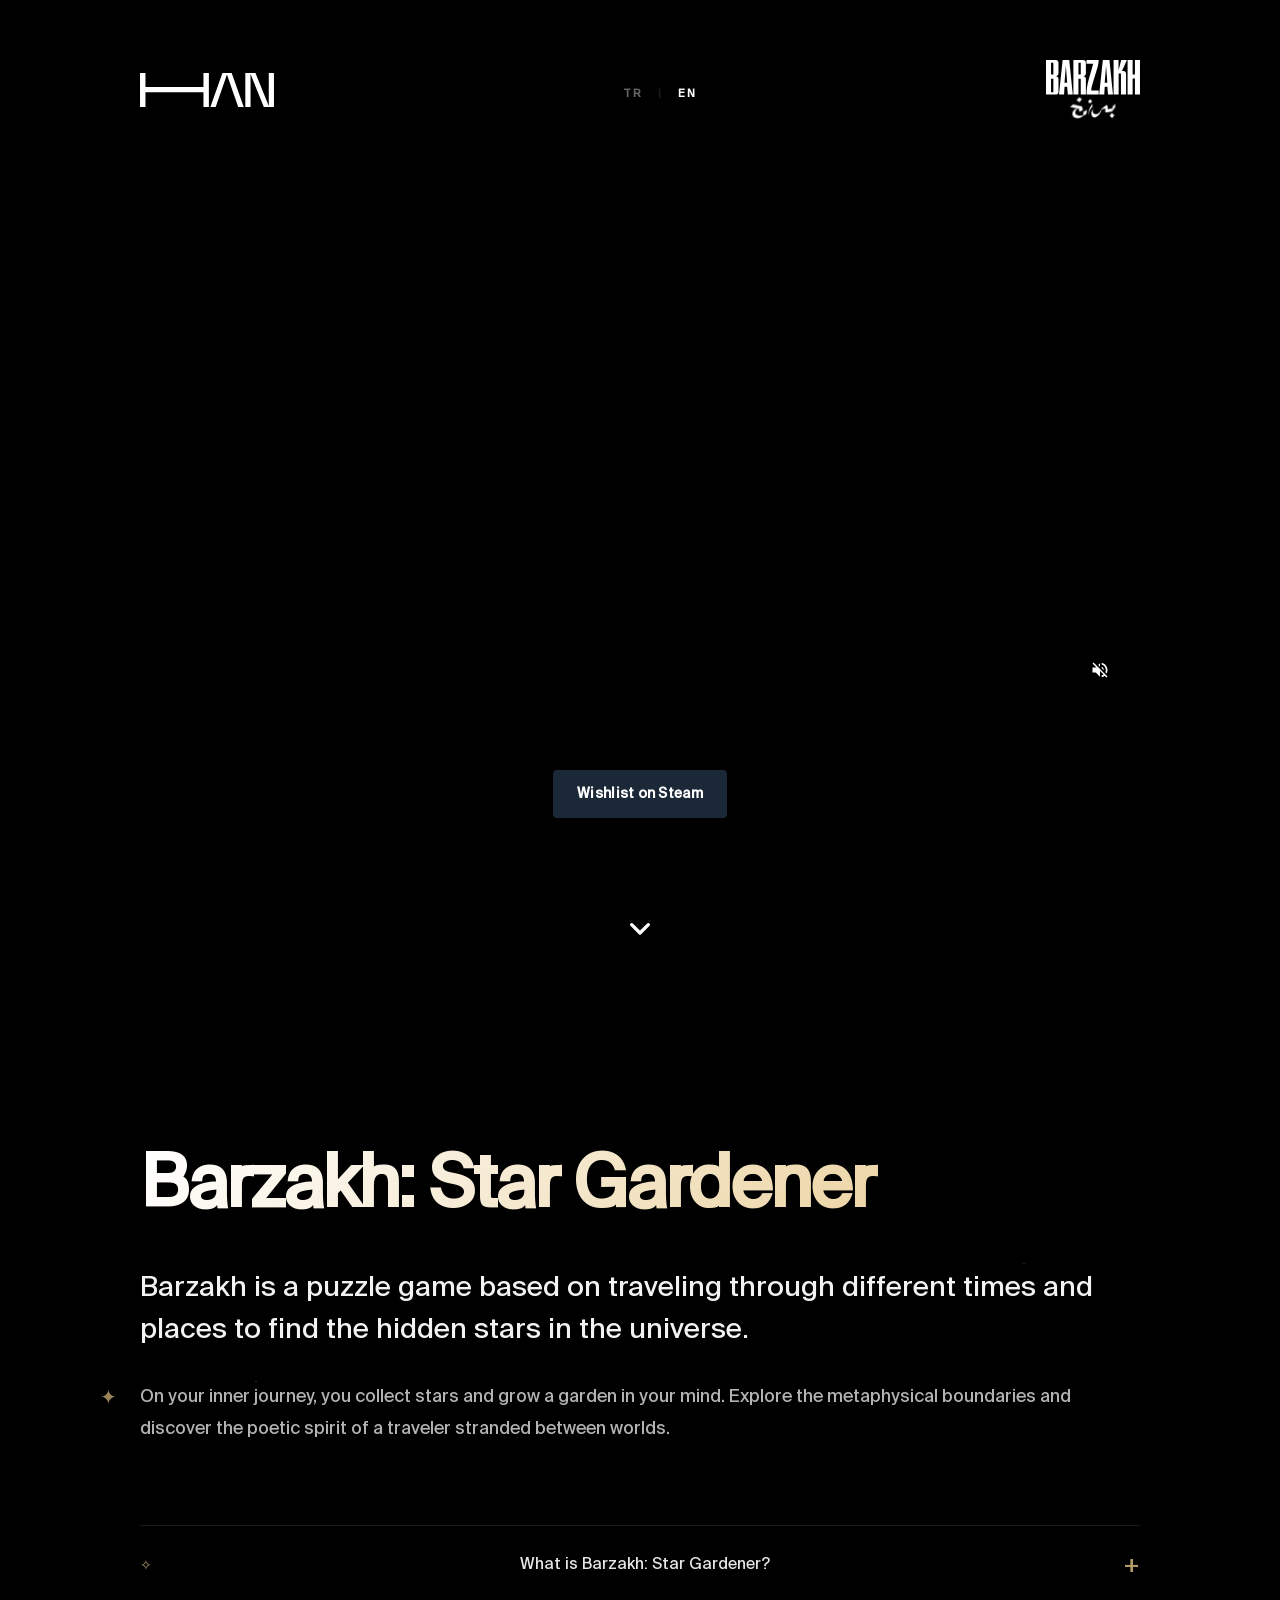
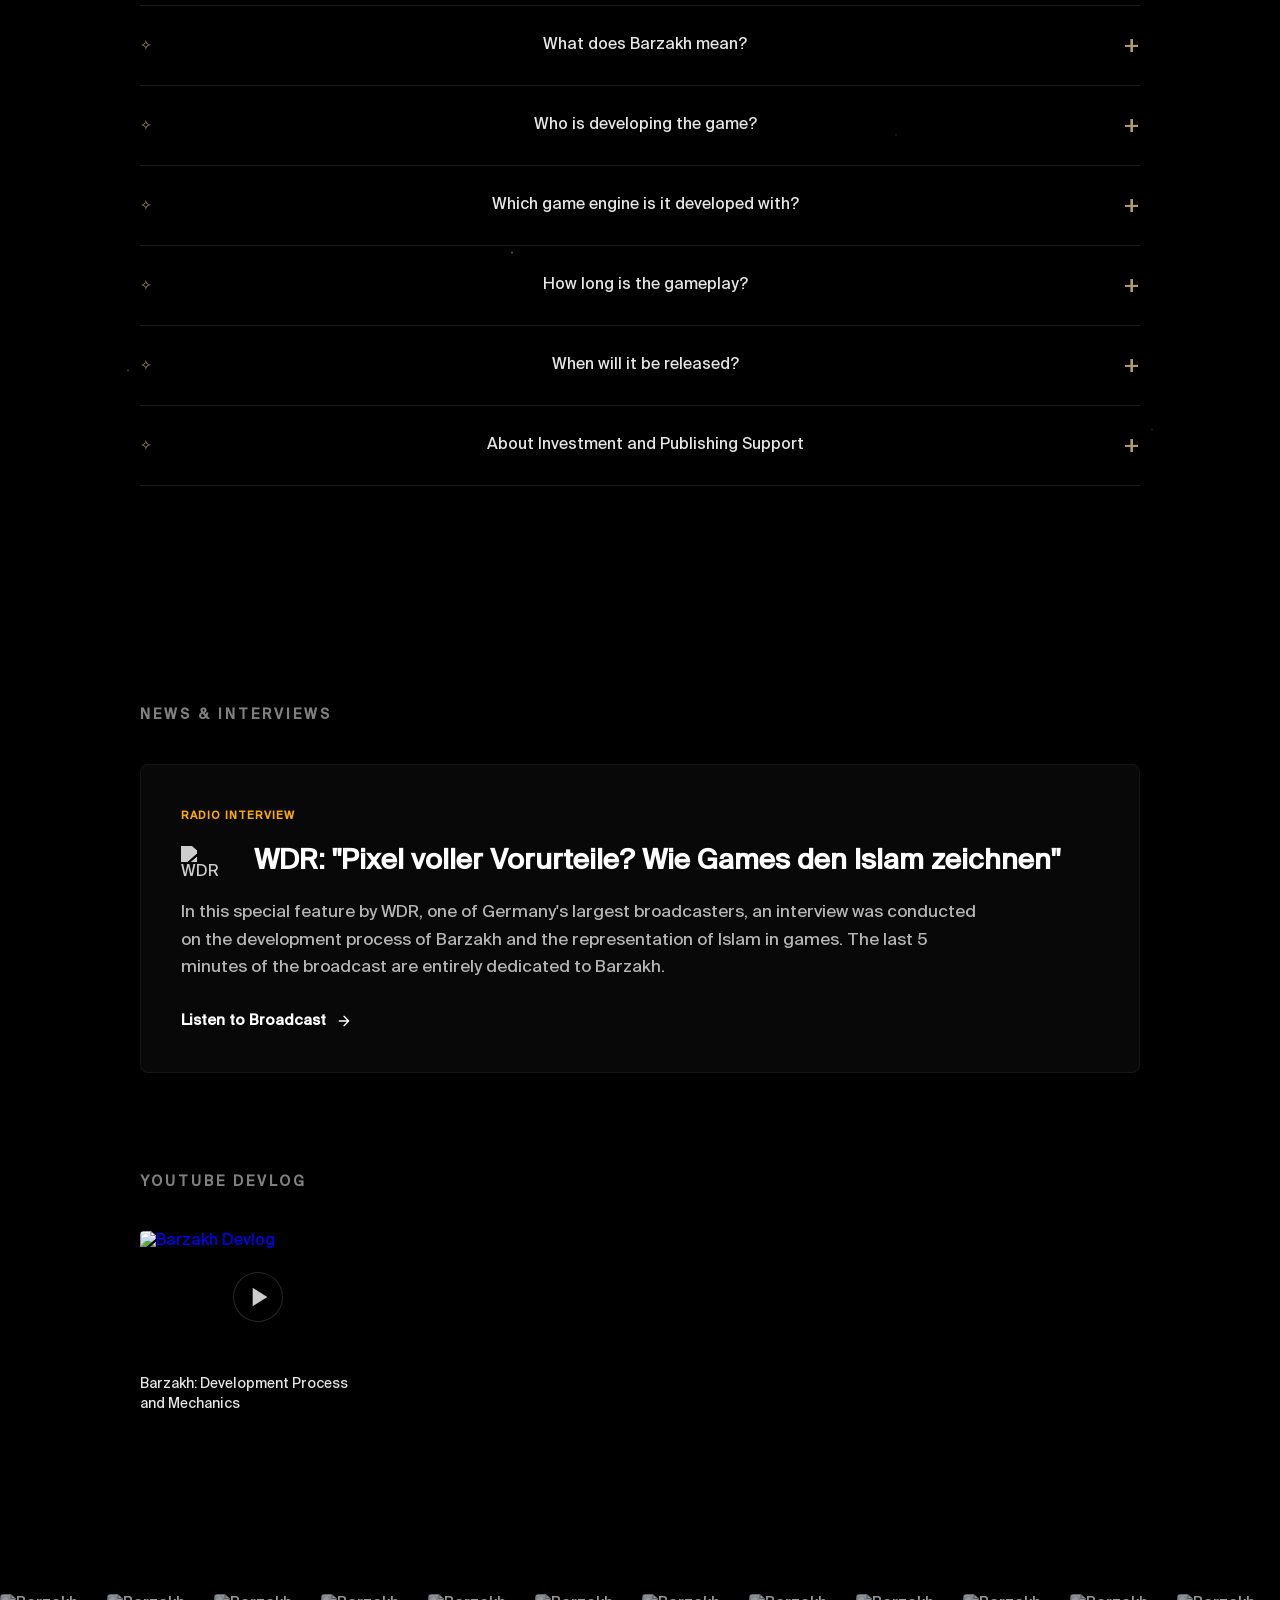
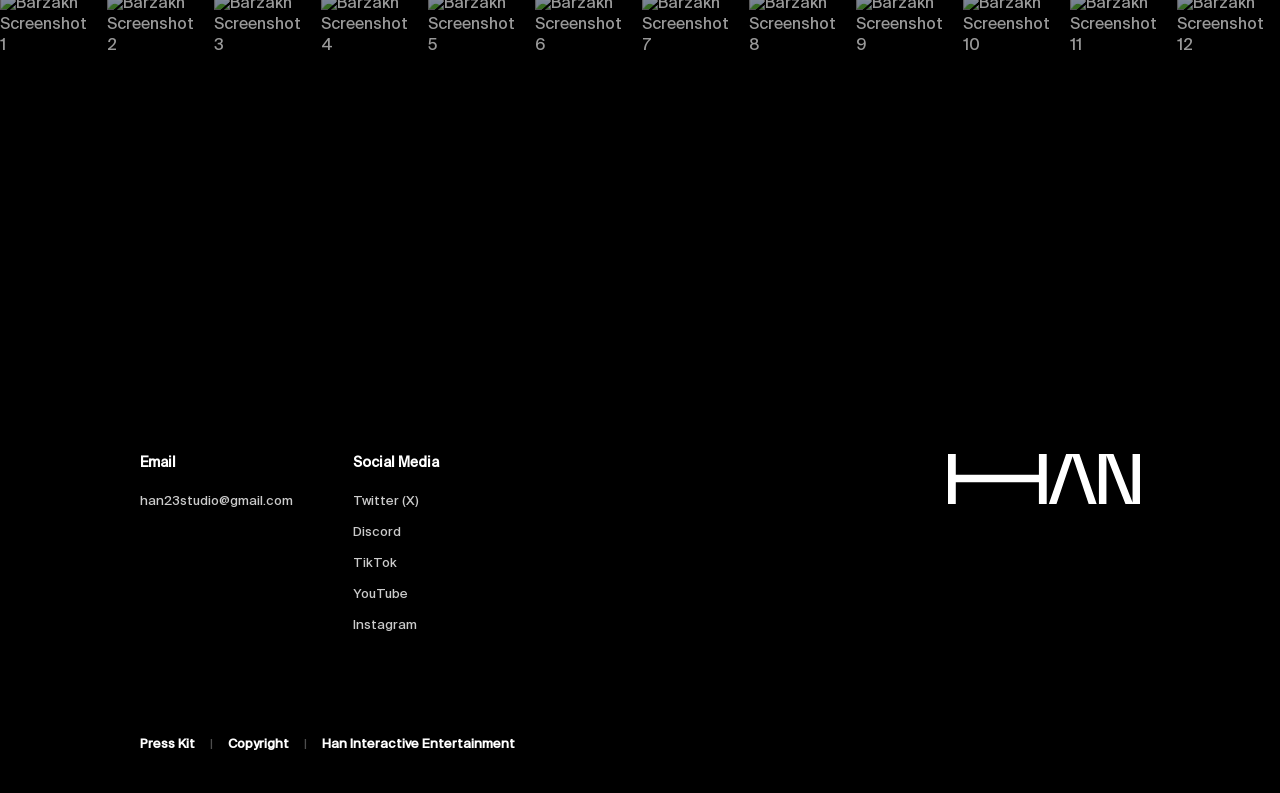
==== commit a08a1c49: "Reduce mobile initial payload" ====
--- a/en.html
+++ b/en.html
@@ -22,8 +22,6 @@
     <meta name="googlebot" content="index, follow">
     <link rel="preconnect" href="https://shared.akamai.steamstatic.com" crossorigin>
     <link rel="preconnect" href="https://store.steampowered.com" crossorigin>
-    <link rel="preconnect" href="https://cdnjs.cloudflare.com" crossorigin>
-    <link rel="preconnect" href="https://cdn.jsdelivr.net" crossorigin>
     <link rel="canonical" href="https://barzakh.emirhangungormez.com.tr/en.html">
 
     <!-- Hreflang for Language Versions -->
@@ -70,6 +68,7 @@
     <link rel="shortcut icon" type="image/x-icon" href="favicon.ico">
     <link rel="apple-touch-icon" href="favicon.ico">
 
+    <link rel="preload" as="image" href="https://shared.akamai.steamstatic.com/store_item_assets/steam/apps/3849950/capsule_616x353.jpg" fetchpriority="high">
     <link rel="stylesheet" href="style.min.css?v=1.2">
 
     <!-- JSON-LD Structured Data for Google -->
@@ -165,9 +164,6 @@
     </script>
 
     <!-- GSAP & Lenis -->
-    <script src="https://cdnjs.cloudflare.com/ajax/libs/gsap/3.11.4/gsap.min.js" defer></script>
-    <script src="https://cdnjs.cloudflare.com/ajax/libs/gsap/3.11.4/ScrollTrigger.min.js" defer></script>
-    <script src="https://cdn.jsdelivr.net/npm/lenis@latest/dist/lenis.min.js" defer></script>
 </head>
 
 <body>
@@ -198,8 +194,8 @@
             <div class="central-content">
                 <div class="video-frame container-narrow">
                     <div class="custom-video-player" id="mainPlayer">
-                        <video autoplay loop muted playsinline preload="metadata" class="main-video">
-                            <source src="video/gameplay.mp4?v=1.1" type="video/mp4">
+                        <video loop muted playsinline preload="none" poster="https://shared.akamai.steamstatic.com/store_item_assets/steam/apps/3849950/capsule_616x353.jpg" class="main-video">
+                            <source data-src="video/gameplay.mp4?v=1.1" type="video/mp4">
                             <track kind="captions" src="captions/gameplay-en.vtt" srclang="en" label="English">
                             Your browser does not support the video tag.
                         </video>
@@ -228,12 +224,12 @@
 
                 <!-- Steam Store Widget -->
                 <div class="steam-official-widget">
-                    <iframe src="https://store.steampowered.com/widget/3849950/" title="Barzakh: Star Gardener Steam store widget" loading="lazy" frameborder="0" width="646"
-                        height="190"></iframe>
-                </div>
-            </div>
-
-            <button class="scroll-down" type="button" aria-label="Scroll to game details" onclick="lenis.scrollTo('#about-section')">
+                    <iframe data-src="https://store.steampowered.com/widget/3849950/" title="Barzakh: Star Gardener Steam store widget" loading="lazy" frameborder="0" width="646" height="190"></iframe>
+                    <a class="steam-widget-placeholder" href="https://store.steampowered.com/app/3849950/Barzakh_Star_Gardener/" target="_blank" rel="noopener noreferrer">Wishlist on Steam</a>
+                </div>
+            </div>
+
+            <button class="scroll-down" type="button" aria-label="Scroll to game details" onclick="scrollToSection('#about-section')">
                 <svg viewBox="0 0 24 24" fill="none" xmlns="http://www.w3.org/2000/svg">
                     <path d="M7 10L12 15L17 10" stroke="white" stroke-width="2" stroke-linecap="round"
                         stroke-linejoin="round" />
@@ -329,7 +325,7 @@
                             <span class="news-tag">Radio Interview</span>
                             <div class="news-header">
                                 <img src="https://www1.wdr.de/resources/img/wdr/logo/wdr_logo.svg" alt="WDR Logo"
-                                    class="news-brand-logo" width="120" height="68" loading="lazy" decoding="async">
+                                    class="news-brand-logo" width="120" height="68" loading="lazy" decoding="async" fetchpriority="low">
                                 <h3>WDR: "Pixel voller Vorurteile? Wie Games den Islam zeichnen"</h3>
                             </div>
                             <p>In this special feature by WDR, one of Germany's largest broadcasters, an interview was
@@ -357,7 +353,7 @@
                 <div class="video-grid">
                     <a href="https://www.youtube.com/watch?v=dhsVbxH0BX4&t" target="_blank" class="video-card">
                         <div class="devlog-thumbnail">
-                            <img src="https://img.youtube.com/vi/dhsVbxH0BX4/maxresdefault.jpg" alt="Barzakh Devlog" width="1280" height="720" loading="lazy" decoding="async">
+                            <img src="https://img.youtube.com/vi/dhsVbxH0BX4/maxresdefault.jpg" alt="Barzakh Devlog" width="1280" height="720" loading="lazy" decoding="async" fetchpriority="low">
                             <div class="play-overlay">
                                 <svg viewBox="0 0 24 24" fill="currentColor" width="32" height="32">
                                     <path d="M8 5v14l11-7z" />
@@ -373,21 +369,21 @@
         <!-- Gallery Section -->
         <section id="gallery-section" class="gallery-section-new">
             <div class="photo-gallery">
-                <img src="https://shared.akamai.steamstatic.com/store_item_assets/steam/apps/3849950/1ad38ac4e50da80ff5eefc482cd856a1ffb41e84/ss_1ad38ac4e50da80ff5eefc482cd856a1ffb41e84.600x338.jpg" data-full="https://shared.akamai.steamstatic.com/store_item_assets/steam/apps/3849950/1ad38ac4e50da80ff5eefc482cd856a1ffb41e84/ss_1ad38ac4e50da80ff5eefc482cd856a1ffb41e84.1920x1080.jpg" alt="Barzakh Screenshot 1" width="600" height="338" loading="lazy" decoding="async">
-                <img src="https://shared.akamai.steamstatic.com/store_item_assets/steam/apps/3849950/76e8b17ea33e984e2f0d27e01e3b40aaf64c4efa/ss_76e8b17ea33e984e2f0d27e01e3b40aaf64c4efa.600x338.jpg" data-full="https://shared.akamai.steamstatic.com/store_item_assets/steam/apps/3849950/76e8b17ea33e984e2f0d27e01e3b40aaf64c4efa/ss_76e8b17ea33e984e2f0d27e01e3b40aaf64c4efa.1920x1080.jpg" alt="Barzakh Screenshot 2" width="600" height="338" loading="lazy" decoding="async">
-                <img src="https://shared.akamai.steamstatic.com/store_item_assets/steam/apps/3849950/e5718e46983fd5fa14628e8bccc7e39004843169/ss_e5718e46983fd5fa14628e8bccc7e39004843169.600x338.jpg" data-full="https://shared.akamai.steamstatic.com/store_item_assets/steam/apps/3849950/e5718e46983fd5fa14628e8bccc7e39004843169/ss_e5718e46983fd5fa14628e8bccc7e39004843169.1920x1080.jpg" alt="Barzakh Screenshot 3" width="600" height="338" loading="lazy" decoding="async">
-                <img src="https://shared.akamai.steamstatic.com/store_item_assets/steam/apps/3849950/b17c181b199a2d01db129ea48da59e91502fdbe8/ss_b17c181b199a2d01db129ea48da59e91502fdbe8.600x338.jpg" data-full="https://shared.akamai.steamstatic.com/store_item_assets/steam/apps/3849950/b17c181b199a2d01db129ea48da59e91502fdbe8/ss_b17c181b199a2d01db129ea48da59e91502fdbe8.1920x1080.jpg" alt="Barzakh Screenshot 4" width="600" height="338" loading="lazy" decoding="async">
-                <img src="https://shared.akamai.steamstatic.com/store_item_assets/steam/apps/3849950/a26e5159331029d1a8d2bb8bc5fcf0c1f23ad7a1/ss_a26e5159331029d1a8d2bb8bc5fcf0c1f23ad7a1.600x338.jpg" data-full="https://shared.akamai.steamstatic.com/store_item_assets/steam/apps/3849950/a26e5159331029d1a8d2bb8bc5fcf0c1f23ad7a1/ss_a26e5159331029d1a8d2bb8bc5fcf0c1f23ad7a1.1920x1080.jpg" alt="Barzakh Screenshot 5" width="600" height="338" loading="lazy" decoding="async">
-                <img src="https://shared.akamai.steamstatic.com/store_item_assets/steam/apps/3849950/1ff861a715651967d7e391915cbc1de0d195ba75/ss_1ff861a715651967d7e391915cbc1de0d195ba75.600x338.jpg" data-full="https://shared.akamai.steamstatic.com/store_item_assets/steam/apps/3849950/1ff861a715651967d7e391915cbc1de0d195ba75/ss_1ff861a715651967d7e391915cbc1de0d195ba75.1920x1080.jpg" alt="Barzakh Screenshot 6" width="600" height="338" loading="lazy" decoding="async">
-                <img src="https://shared.akamai.steamstatic.com/store_item_assets/steam/apps/3849950/94064a2cdcc64b4563f165d4ca4869a1d706505b/ss_94064a2cdcc64b4563f165d4ca4869a1d706505b.600x338.jpg" data-full="https://shared.akamai.steamstatic.com/store_item_assets/steam/apps/3849950/94064a2cdcc64b4563f165d4ca4869a1d706505b/ss_94064a2cdcc64b4563f165d4ca4869a1d706505b.1920x1080.jpg" alt="Barzakh Screenshot 7" width="600" height="338" loading="lazy" decoding="async">
-                <img src="https://shared.akamai.steamstatic.com/store_item_assets/steam/apps/3849950/77a9373d5f2ef2e32f333ce68f8c548a8d2ceefb/ss_77a9373d5f2ef2e32f333ce68f8c548a8d2ceefb.600x338.jpg" data-full="https://shared.akamai.steamstatic.com/store_item_assets/steam/apps/3849950/77a9373d5f2ef2e32f333ce68f8c548a8d2ceefb/ss_77a9373d5f2ef2e32f333ce68f8c548a8d2ceefb.1920x1080.jpg" alt="Barzakh Screenshot 8" width="600" height="338" loading="lazy" decoding="async">
-                <img src="https://shared.akamai.steamstatic.com/store_item_assets/steam/apps/3849950/d4722b24b46daf1932335abec9997f668c63980b/ss_d4722b24b46daf1932335abec9997f668c63980b.600x338.jpg" data-full="https://shared.akamai.steamstatic.com/store_item_assets/steam/apps/3849950/d4722b24b46daf1932335abec9997f668c63980b/ss_d4722b24b46daf1932335abec9997f668c63980b.1920x1080.jpg" alt="Barzakh Screenshot 9" width="600" height="338" loading="lazy" decoding="async">
-                <img src="https://shared.akamai.steamstatic.com/store_item_assets/steam/apps/3849950/629c227f7720cbbcd5533c2539f3c21e6bac807c/ss_629c227f7720cbbcd5533c2539f3c21e6bac807c.600x338.jpg" data-full="https://shared.akamai.steamstatic.com/store_item_assets/steam/apps/3849950/629c227f7720cbbcd5533c2539f3c21e6bac807c/ss_629c227f7720cbbcd5533c2539f3c21e6bac807c.1920x1080.jpg" alt="Barzakh Screenshot 10" width="600" height="338" loading="lazy" decoding="async">
-                <img src="https://shared.akamai.steamstatic.com/store_item_assets/steam/apps/3849950/c5fd383488ebcd3116d070364042dbc096ce756b/ss_c5fd383488ebcd3116d070364042dbc096ce756b.600x338.jpg" data-full="https://shared.akamai.steamstatic.com/store_item_assets/steam/apps/3849950/c5fd383488ebcd3116d070364042dbc096ce756b/ss_c5fd383488ebcd3116d070364042dbc096ce756b.1920x1080.jpg" alt="Barzakh Screenshot 11" width="600" height="338" loading="lazy" decoding="async">
-                <img src="https://shared.akamai.steamstatic.com/store_item_assets/steam/apps/3849950/f9c466d2a9928fa761d43a1d29dc4a2372423cc9/ss_f9c466d2a9928fa761d43a1d29dc4a2372423cc9.600x338.jpg" data-full="https://shared.akamai.steamstatic.com/store_item_assets/steam/apps/3849950/f9c466d2a9928fa761d43a1d29dc4a2372423cc9/ss_f9c466d2a9928fa761d43a1d29dc4a2372423cc9.1920x1080.jpg" alt="Barzakh Screenshot 12" width="600" height="338" loading="lazy" decoding="async">
-                <img src="https://shared.akamai.steamstatic.com/store_item_assets/steam/apps/3849950/69e80b5915e22aabd02376717e2d76ce362189e5/ss_69e80b5915e22aabd02376717e2d76ce362189e5.600x338.jpg" data-full="https://shared.akamai.steamstatic.com/store_item_assets/steam/apps/3849950/69e80b5915e22aabd02376717e2d76ce362189e5/ss_69e80b5915e22aabd02376717e2d76ce362189e5.1920x1080.jpg" alt="Barzakh Screenshot 13" width="600" height="338" loading="lazy" decoding="async">
-                <img src="https://shared.akamai.steamstatic.com/store_item_assets/steam/apps/3849950/1c65e294a5dd6db7e7cf3d94a93ac1bc3e42e994/ss_1c65e294a5dd6db7e7cf3d94a93ac1bc3e42e994.600x338.jpg" data-full="https://shared.akamai.steamstatic.com/store_item_assets/steam/apps/3849950/1c65e294a5dd6db7e7cf3d94a93ac1bc3e42e994/ss_1c65e294a5dd6db7e7cf3d94a93ac1bc3e42e994.1920x1080.jpg" alt="Barzakh Screenshot 14" width="600" height="338" loading="lazy" decoding="async">
-                <img src="https://shared.akamai.steamstatic.com/store_item_assets/steam/apps/3849950/84d7ccac61e94e829cbf9aab7d00a71c84e19be2/ss_84d7ccac61e94e829cbf9aab7d00a71c84e19be2.600x338.jpg" data-full="https://shared.akamai.steamstatic.com/store_item_assets/steam/apps/3849950/84d7ccac61e94e829cbf9aab7d00a71c84e19be2/ss_84d7ccac61e94e829cbf9aab7d00a71c84e19be2.1920x1080.jpg" alt="Barzakh Screenshot 15" width="600" height="338" loading="lazy" decoding="async">
+                <img src="https://shared.akamai.steamstatic.com/store_item_assets/steam/apps/3849950/1ad38ac4e50da80ff5eefc482cd856a1ffb41e84/ss_1ad38ac4e50da80ff5eefc482cd856a1ffb41e84.600x338.jpg" data-full="https://shared.akamai.steamstatic.com/store_item_assets/steam/apps/3849950/1ad38ac4e50da80ff5eefc482cd856a1ffb41e84/ss_1ad38ac4e50da80ff5eefc482cd856a1ffb41e84.1920x1080.jpg" alt="Barzakh Screenshot 1" width="600" height="338" loading="lazy" decoding="async" fetchpriority="low">
+                <img src="https://shared.akamai.steamstatic.com/store_item_assets/steam/apps/3849950/76e8b17ea33e984e2f0d27e01e3b40aaf64c4efa/ss_76e8b17ea33e984e2f0d27e01e3b40aaf64c4efa.600x338.jpg" data-full="https://shared.akamai.steamstatic.com/store_item_assets/steam/apps/3849950/76e8b17ea33e984e2f0d27e01e3b40aaf64c4efa/ss_76e8b17ea33e984e2f0d27e01e3b40aaf64c4efa.1920x1080.jpg" alt="Barzakh Screenshot 2" width="600" height="338" loading="lazy" decoding="async" fetchpriority="low">
+                <img src="https://shared.akamai.steamstatic.com/store_item_assets/steam/apps/3849950/e5718e46983fd5fa14628e8bccc7e39004843169/ss_e5718e46983fd5fa14628e8bccc7e39004843169.600x338.jpg" data-full="https://shared.akamai.steamstatic.com/store_item_assets/steam/apps/3849950/e5718e46983fd5fa14628e8bccc7e39004843169/ss_e5718e46983fd5fa14628e8bccc7e39004843169.1920x1080.jpg" alt="Barzakh Screenshot 3" width="600" height="338" loading="lazy" decoding="async" fetchpriority="low">
+                <img src="https://shared.akamai.steamstatic.com/store_item_assets/steam/apps/3849950/b17c181b199a2d01db129ea48da59e91502fdbe8/ss_b17c181b199a2d01db129ea48da59e91502fdbe8.600x338.jpg" data-full="https://shared.akamai.steamstatic.com/store_item_assets/steam/apps/3849950/b17c181b199a2d01db129ea48da59e91502fdbe8/ss_b17c181b199a2d01db129ea48da59e91502fdbe8.1920x1080.jpg" alt="Barzakh Screenshot 4" width="600" height="338" loading="lazy" decoding="async" fetchpriority="low">
+                <img src="https://shared.akamai.steamstatic.com/store_item_assets/steam/apps/3849950/a26e5159331029d1a8d2bb8bc5fcf0c1f23ad7a1/ss_a26e5159331029d1a8d2bb8bc5fcf0c1f23ad7a1.600x338.jpg" data-full="https://shared.akamai.steamstatic.com/store_item_assets/steam/apps/3849950/a26e5159331029d1a8d2bb8bc5fcf0c1f23ad7a1/ss_a26e5159331029d1a8d2bb8bc5fcf0c1f23ad7a1.1920x1080.jpg" alt="Barzakh Screenshot 5" width="600" height="338" loading="lazy" decoding="async" fetchpriority="low">
+                <img src="https://shared.akamai.steamstatic.com/store_item_assets/steam/apps/3849950/1ff861a715651967d7e391915cbc1de0d195ba75/ss_1ff861a715651967d7e391915cbc1de0d195ba75.600x338.jpg" data-full="https://shared.akamai.steamstatic.com/store_item_assets/steam/apps/3849950/1ff861a715651967d7e391915cbc1de0d195ba75/ss_1ff861a715651967d7e391915cbc1de0d195ba75.1920x1080.jpg" alt="Barzakh Screenshot 6" width="600" height="338" loading="lazy" decoding="async" fetchpriority="low">
+                <img src="https://shared.akamai.steamstatic.com/store_item_assets/steam/apps/3849950/94064a2cdcc64b4563f165d4ca4869a1d706505b/ss_94064a2cdcc64b4563f165d4ca4869a1d706505b.600x338.jpg" data-full="https://shared.akamai.steamstatic.com/store_item_assets/steam/apps/3849950/94064a2cdcc64b4563f165d4ca4869a1d706505b/ss_94064a2cdcc64b4563f165d4ca4869a1d706505b.1920x1080.jpg" alt="Barzakh Screenshot 7" width="600" height="338" loading="lazy" decoding="async" fetchpriority="low">
+                <img src="https://shared.akamai.steamstatic.com/store_item_assets/steam/apps/3849950/77a9373d5f2ef2e32f333ce68f8c548a8d2ceefb/ss_77a9373d5f2ef2e32f333ce68f8c548a8d2ceefb.600x338.jpg" data-full="https://shared.akamai.steamstatic.com/store_item_assets/steam/apps/3849950/77a9373d5f2ef2e32f333ce68f8c548a8d2ceefb/ss_77a9373d5f2ef2e32f333ce68f8c548a8d2ceefb.1920x1080.jpg" alt="Barzakh Screenshot 8" width="600" height="338" loading="lazy" decoding="async" fetchpriority="low">
+                <img src="https://shared.akamai.steamstatic.com/store_item_assets/steam/apps/3849950/d4722b24b46daf1932335abec9997f668c63980b/ss_d4722b24b46daf1932335abec9997f668c63980b.600x338.jpg" data-full="https://shared.akamai.steamstatic.com/store_item_assets/steam/apps/3849950/d4722b24b46daf1932335abec9997f668c63980b/ss_d4722b24b46daf1932335abec9997f668c63980b.1920x1080.jpg" alt="Barzakh Screenshot 9" width="600" height="338" loading="lazy" decoding="async" fetchpriority="low">
+                <img src="https://shared.akamai.steamstatic.com/store_item_assets/steam/apps/3849950/629c227f7720cbbcd5533c2539f3c21e6bac807c/ss_629c227f7720cbbcd5533c2539f3c21e6bac807c.600x338.jpg" data-full="https://shared.akamai.steamstatic.com/store_item_assets/steam/apps/3849950/629c227f7720cbbcd5533c2539f3c21e6bac807c/ss_629c227f7720cbbcd5533c2539f3c21e6bac807c.1920x1080.jpg" alt="Barzakh Screenshot 10" width="600" height="338" loading="lazy" decoding="async" fetchpriority="low">
+                <img src="https://shared.akamai.steamstatic.com/store_item_assets/steam/apps/3849950/c5fd383488ebcd3116d070364042dbc096ce756b/ss_c5fd383488ebcd3116d070364042dbc096ce756b.600x338.jpg" data-full="https://shared.akamai.steamstatic.com/store_item_assets/steam/apps/3849950/c5fd383488ebcd3116d070364042dbc096ce756b/ss_c5fd383488ebcd3116d070364042dbc096ce756b.1920x1080.jpg" alt="Barzakh Screenshot 11" width="600" height="338" loading="lazy" decoding="async" fetchpriority="low">
+                <img src="https://shared.akamai.steamstatic.com/store_item_assets/steam/apps/3849950/f9c466d2a9928fa761d43a1d29dc4a2372423cc9/ss_f9c466d2a9928fa761d43a1d29dc4a2372423cc9.600x338.jpg" data-full="https://shared.akamai.steamstatic.com/store_item_assets/steam/apps/3849950/f9c466d2a9928fa761d43a1d29dc4a2372423cc9/ss_f9c466d2a9928fa761d43a1d29dc4a2372423cc9.1920x1080.jpg" alt="Barzakh Screenshot 12" width="600" height="338" loading="lazy" decoding="async" fetchpriority="low">
+                <img src="https://shared.akamai.steamstatic.com/store_item_assets/steam/apps/3849950/69e80b5915e22aabd02376717e2d76ce362189e5/ss_69e80b5915e22aabd02376717e2d76ce362189e5.600x338.jpg" data-full="https://shared.akamai.steamstatic.com/store_item_assets/steam/apps/3849950/69e80b5915e22aabd02376717e2d76ce362189e5/ss_69e80b5915e22aabd02376717e2d76ce362189e5.1920x1080.jpg" alt="Barzakh Screenshot 13" width="600" height="338" loading="lazy" decoding="async" fetchpriority="low">
+                <img src="https://shared.akamai.steamstatic.com/store_item_assets/steam/apps/3849950/1c65e294a5dd6db7e7cf3d94a93ac1bc3e42e994/ss_1c65e294a5dd6db7e7cf3d94a93ac1bc3e42e994.600x338.jpg" data-full="https://shared.akamai.steamstatic.com/store_item_assets/steam/apps/3849950/1c65e294a5dd6db7e7cf3d94a93ac1bc3e42e994/ss_1c65e294a5dd6db7e7cf3d94a93ac1bc3e42e994.1920x1080.jpg" alt="Barzakh Screenshot 14" width="600" height="338" loading="lazy" decoding="async" fetchpriority="low">
+                <img src="https://shared.akamai.steamstatic.com/store_item_assets/steam/apps/3849950/84d7ccac61e94e829cbf9aab7d00a71c84e19be2/ss_84d7ccac61e94e829cbf9aab7d00a71c84e19be2.600x338.jpg" data-full="https://shared.akamai.steamstatic.com/store_item_assets/steam/apps/3849950/84d7ccac61e94e829cbf9aab7d00a71c84e19be2/ss_84d7ccac61e94e829cbf9aab7d00a71c84e19be2.1920x1080.jpg" alt="Barzakh Screenshot 15" width="600" height="338" loading="lazy" decoding="async" fetchpriority="low">
             </div>
         </section>
 
@@ -409,7 +405,7 @@
                     </div>
                 </div>
                 <div class="footer-col logo-col">
-                    <img src="img/logo/han.svg" alt="Han Logo" class="footer-logo" width="1729" height="451" loading="lazy" decoding="async">
+                    <img src="img/logo/han.svg" alt="Han Logo" class="footer-logo" width="1729" height="451" loading="lazy" decoding="async" fetchpriority="low">
                 </div>
             </div>
             <div class="container-narrow footer-bottom-row">
@@ -429,8 +425,8 @@
         <img class="lightbox-content" id="lightbox-img">
     </div>
 
-    <script src="steam-assets.js?v=1.2" defer></script>
-    <script src="script.js?v=1.3" defer></script>
+    <script src="steam-assets.js?v=1.3" defer></script>
+    <script src="script.js?v=1.5" defer></script>
 </body>
 
 </html>
--- a/style.min.css
+++ b/style.min.css
@@ -1 +1 @@
-@font-face{font-family:'Suisse International Book';src:url('fonts/Suisse_Intl_Book.ttf') format('truetype');font-weight:normal;font-style:normal;font-display:swap}*{margin:0;padding:0;box-sizing:border-box}body{background:#000;min-height:100vh;font-family:'Suisse International Book',sans-serif;color:#fff;overflow-x:hidden}.container-narrow{max-width:1000px;margin:0 auto;width:100%}.video-bg-container{position:fixed;top:0;left:0;width:100%;height:100%;z-index:-1;overflow:hidden}.bg-video{width:100%;height:100%;object-fit:cover;filter:brightness(0.4)}.overlay{position:absolute;top:0;left:0;width:100%;height:100%;background:radial-gradient(circle,transparent 20%,rgba(0,0,0,0.4) 100%)}.content-wrapper{position:relative;z-index:1}.hero-section{min-height:100vh;width:100%;display:flex;flex-direction:column;justify-content:space-between;padding:60px 0;position:relative}.header-nav{display:flex;justify-content:space-between;align-items:center;position:relative}.studio-logo img{height:35px;width:auto;object-fit:contain}.lang-switcher{display:flex;gap:15px;align-items:center;font-size:11px;font-weight:700;letter-spacing:2px;text-transform:uppercase}.lang-switcher a{color:rgba(255,255,255,0.4);text-decoration:none;transition:color 0.3s ease}.lang-switcher a:hover,.lang-switcher a.active{color:#fff}.lang-switcher span{color:rgba(255,255,255,0.1)}.game-logo img{height:60px;width:auto;object-fit:contain}.central-content{flex-grow:1;display:flex;flex-direction:column;justify-content:center;align-items:center;padding:20px 0;width:100%}.video-frame{width:100%;max-width:1000px;aspect-ratio:16 / 9;box-shadow:none;border:none;margin-bottom:30px;overflow:hidden;position:relative;border-radius:4px}.custom-video-player{position:relative;width:100%;height:100%;cursor:pointer}.main-video{width:100%;height:100%;object-fit:contain;object-position:center center;display:block}.video-overlay{position:absolute;top:0;left:0;width:100%;height:100%;display:flex;justify-content:center;align-items:center;background:rgba(0,0,0,0);transition:background 0.3s ease}.custom-video-player:hover .video-overlay{background:rgba(0,0,0,0.1)}.play-center-btn{background:rgba(255,255,255,0.1);backdrop-filter:blur(10px);border:1px solid rgba(255,255,255,0.2);color:white;width:80px;height:80px;border-radius:50%;display:flex;justify-content:center;align-items:center;cursor:pointer;transition:all 0.3s ease;opacity:0;transform:scale(0.8)}.custom-video-player:hover .play-center-btn{opacity:1;transform:scale(1)}.play-center-btn:hover{background:rgba(255,255,255,0.2);transform:scale(1.1) !important}.play-center-btn svg{width:40px;height:40px}.mute-corner-btn{position:absolute;bottom:20px;right:20px;background:rgba(0,0,0,0.5);border:none;color:white;width:40px;height:40px;border-radius:50%;display:flex;justify-content:center;align-items:center;cursor:pointer;transition:background 0.3s ease}.mute-corner-btn:hover{background:rgba(0,0,0,0.8)}.mute-corner-btn svg{width:20px;height:20px}.steam-official-widget{margin:30px auto 50px;width:100%;max-width:646px;display:flex;justify-content:center;position:relative;z-index:10}.steam-official-widget iframe{box-shadow:0 10px 30px rgba(0,0,0,0.5);border-radius:4px;background:#1b2838}@media (max-width:700px){.steam-official-widget{max-width:100%;width:100%;overflow-x:hidden}.steam-official-widget iframe{width:100% !important;height:190px !important;border:none}}.scroll-down{display:flex;justify-content:center;cursor:pointer;animation:bounce 2s infinite;padding:20px 0;background:none;border:0;color:inherit;width:100%}.scroll-down svg{width:40px;height:40px}@keyframes bounce{0%,20%,50%,80%,100%{transform:translateY(0)}40%{transform:translateY(-10px)}60%{transform:translateY(-5px)}}.news-section{padding:100px 0;background:transparent}.section-title{font-size:14px;text-transform:uppercase;letter-spacing:3px;color:rgba(255,255,255,0.5);margin-bottom:40px;text-align:left}.news-grid{display:grid;grid-template-columns:1fr;gap:30px}.news-card{background:rgba(255,255,255,0.03);border:1px solid rgba(255,255,255,0.05);border-radius:8px;padding:40px;transition:all 0.4s cubic-bezier(0.165,0.84,0.44,1)}.news-card:hover{background:rgba(255,255,255,0.05);border-color:rgba(255,255,255,0.1);transform:translateY(-5px)}.news-tag{display:inline-block;font-size:11px;font-weight:700;text-transform:uppercase;letter-spacing:1px;color:#ffaa00;margin-bottom:20px}.news-header{display:flex;align-items:center;gap:20px;margin-bottom:20px}.news-brand-logo{height:30px;width:auto;filter:brightness(0) invert(1);opacity:0.8}.news-card h3{font-size:28px;font-weight:700;margin:0}.news-card p{font-size:17px;line-height:1.6;color:rgba(255,255,255,0.7);margin-bottom:30px;max-width:800px}.news-link{display:inline-flex;align-items:center;gap:10px;color:#fff;text-decoration:none;font-weight:600;font-size:15px;transition:gap 0.3s ease}.news-link:hover{gap:15px}.video-grid{display:grid;grid-template-columns:repeat(4,1fr);gap:20px}.video-card{text-decoration:none;display:block;transition:transform 0.3s ease}.video-card:hover{transform:translateY(-5px)}.video-title{font-size:14px;font-weight:500;color:rgba(255,255,255,0.9);margin-top:12px;line-height:1.4;transition:color 0.3s ease}.video-card:hover .video-title{color:#fff}.devlog-thumbnail{position:relative;width:100%;aspect-ratio:16 / 9;overflow:hidden;border-radius:4px;background:#000}.devlog-thumbnail img{width:100%;height:100%;object-fit:cover;transition:transform 0.5s ease}.video-card:hover .devlog-thumbnail img{transform:scale(1.05)}.play-overlay{position:absolute;top:50%;left:50%;transform:translate(-50%,-50%);width:50px;height:50px;background:rgba(0,0,0,0.5);backdrop-filter:blur(5px);border-radius:50%;display:flex;justify-content:center;align-items:center;color:#fff;opacity:0.8;transition:all 0.3s ease;border:1px solid rgba(255,255,255,0.2)}.video-card:hover .play-overlay{opacity:1;background:#fff;color:#000}.about-section-new{padding:120px 0;background:transparent;position:relative;overflow:hidden}.about-section-new::before{content:'';position:absolute;top:0;left:0;right:0;bottom:0;background-image:radial-gradient(1px 1px at 20% 30%,rgba(255,220,150,0.4) 0%,transparent 100%),radial-gradient(1px 1px at 80% 20%,rgba(255,220,150,0.3) 0%,transparent 100%),radial-gradient(1.5px 1.5px at 40% 70%,rgba(255,220,150,0.5) 0%,transparent 100%),radial-gradient(1px 1px at 70% 60%,rgba(255,220,150,0.3) 0%,transparent 100%),radial-gradient(1.5px 1.5px at 10% 80%,rgba(255,220,150,0.4) 0%,transparent 100%),radial-gradient(1px 1px at 90% 85%,rgba(255,220,150,0.3) 0%,transparent 100%);animation:starTwinkle 8s ease-in-out infinite;pointer-events:none;z-index:0}@keyframes starTwinkle{0%,100%{opacity:0.6}50%{opacity:1}}.about-container{position:relative;z-index:1}.about-container h1{font-size:72px;font-weight:700;margin-bottom:40px;letter-spacing:-2px;line-height:1.1;background:linear-gradient(135deg,#fff 0%,rgba(255,220,150,0.9) 50%,#fff 100%);background-size:200% 200%;-webkit-background-clip:text;-webkit-text-fill-color:transparent;background-clip:text;animation:shimmer 6s ease-in-out infinite}@keyframes shimmer{0%,100%{background-position:0% 50%}50%{background-position:100% 50%}}.sub-title-main{font-size:28px;font-weight:400;line-height:1.5;margin-bottom:30px;color:rgba(255,255,255,0.95)}.about-description{font-size:18px;line-height:1.8;color:rgba(255,255,255,0.7);margin-bottom:80px;position:relative}.about-description::before{content:'✦';position:absolute;left:-40px;top:0;color:rgba(255,220,150,0.6);font-size:20px;animation:starPulse 3s ease-in-out infinite}@keyframes starPulse{0%,100%{opacity:0.4;transform:scale(1)}50%{opacity:1;transform:scale(1.2)}}.faq-accordion{display:flex;flex-direction:column;gap:0}.faq-item{border-bottom:1px solid rgba(255,255,255,0.1);overflow:hidden}.faq-item:first-child{border-top:1px solid rgba(255,255,255,0.1)}.faq-item summary{font-size:16px;color:rgba(255,255,255,0.9);padding:24px 0;cursor:pointer;list-style:none;display:flex;align-items:center;justify-content:space-between;gap:20px;transition:color 0.3s ease;font-weight:500}.faq-item summary::-webkit-details-marker{display:none}.faq-item summary::before{content:'✧';color:rgba(255,220,150,0.7);font-size:14px;margin-right:15px;transition:transform 0.3s ease}.faq-item summary::after{content:'+';font-size:24px;font-weight:300;color:rgba(255,220,150,0.7);transition:transform 0.3s ease;flex-shrink:0}.faq-item[open] summary::after{transform:rotate(45deg)}.faq-item[open] summary::before{transform:rotate(72deg);color:rgba(255,220,150,1)}.faq-item summary:hover{color:#fff}.faq-item summary:hover::before,.faq-item summary:hover::after{color:rgba(255,220,150,1)}.faq-item p{font-size:16px;color:rgba(255,255,255,0.7);line-height:1.8;padding:0 0 24px 29px;margin:0}.faq-grid{display:grid;grid-template-columns:repeat(2,1fr);gap:50px 60px}.faq-grid .faq-item h3{font-size:14px;text-transform:uppercase;color:rgba(255,220,150,0.9);margin-bottom:16px;letter-spacing:2px;font-weight:600}.faq-grid .faq-item p{padding:0}.gallery-section-new{padding:60px 0}.photo-gallery{display:flex;overflow-x:hidden;gap:20px;padding:20px 0}.photo-gallery img{width:500px;height:280px;aspect-ratio:16 / 9;object-fit:cover;border-radius:4px;filter:brightness(0.6);transition:all 0.4s ease;cursor:pointer}.photo-gallery img:hover{filter:brightness(1);transform:translateY(-5px)}.minimal-footer{padding:100px 0 40px 0;background:linear-gradient(to top,rgba(0,0,0,0.9) 0%,rgba(0,0,0,0.6) 50%,transparent 100%)}.footer-top-row{display:flex;justify-content:flex-start;align-items:flex-start;gap:60px;margin-bottom:80px}.footer-col h3{font-size:14px;font-weight:700;color:#fff;margin-bottom:20px;text-transform:capitalize}.footer-col p,.footer-col a{font-size:13px;color:rgba(255,255,255,0.8);line-height:1.6;text-decoration:none;transition:color 0.3s ease}.footer-col a:hover{color:#fff}.social-links-footer{display:flex;flex-direction:column;gap:10px}.social-links-footer a{position:relative;width:fit-content}.social-links-footer a::after{content:'';position:absolute;bottom:-2px;left:0;width:0;height:1px;background:#fff;transition:width 0.3s ease}.social-links-footer a:hover::after{width:100%}.logo-col{margin-left:auto;display:flex;flex-direction:column;align-items:flex-end;gap:12px}.footer-logo{height:50px;width:auto}.studio-name{font-size:10px;letter-spacing:2px;color:#555;font-weight:700}.footer-bottom-row{padding-top:20px;display:flex;align-items:center;gap:15px}.footer-divider{color:rgba(255,255,255,0.3);font-size:12px}.privacy-link{font-size:13px;color:#fff;text-decoration:none;font-weight:600;transition:opacity 0.3s ease}.privacy-link:hover{opacity:0.7}.lightbox{display:none;position:fixed;z-index:1000;left:0;top:0;width:100%;height:100%;background-color:rgba(0,0,0,0.95)}.lightbox.active{display:flex;align-items:center;justify-content:center}.lightbox-content{max-width:90%;max-height:90%;object-fit:contain}.lightbox .close-btn{position:absolute;top:30px;right:40px;color:white;font-size:40px;cursor:pointer}@media (max-width:1024px){.container-narrow{padding:0 40px}.about-container h1{font-size:48px}.sub-title-main{font-size:24px}.faq-grid{gap:40px}.video-grid{grid-template-columns:repeat(2,1fr)}}@media (max-width:768px){.container-narrow{padding:0 20px}.hero-section{padding:40px 0;min-height:auto}.header-nav{flex-direction:column;gap:20px;text-align:center}.studio-logo img{height:30px}.game-logo img{height:50px}.video-frame{aspect-ratio:16 / 9}.news-section{padding:60px 0}.news-card{padding:30px 20px}.news-card h3{font-size:22px}.news-header{flex-direction:column;align-items:flex-start;gap:10px}.video-grid{grid-template-columns:1fr;gap:30px}.about-container h1{font-size:36px;letter-spacing:-1px}.sub-title-main{font-size:20px}.about-description::before{display:none}.faq-grid{grid-template-columns:1fr;gap:30px}.footer-top-row{flex-direction:column;gap:40px;text-align:center}.social-links-footer{align-items:center}.social-links-footer a{width:auto}.logo-col{margin-left:0;align-items:center}.footer-bottom-row{flex-direction:column;gap:15px;text-align:center}.footer-divider{display:none}.photo-gallery img{width:260px;height:160px}.play-overlay{width:40px;height:40px;opacity:1}}@media (prefers-reduced-motion:reduce){*,*::before,*::after{animation-duration:0.001ms !important;animation-iteration-count:1 !important;scroll-behavior:auto !important;transition-duration:0.001ms !important}}@media (max-width:480px){.about-container h1{font-size:28px}.news-card h3{font-size:20px}.back-home-btn{padding:12px 20px;font-size:12px}}+@font-face{font-family:'Suisse International Book';src:url('fonts/Suisse_Intl_Book.ttf') format('truetype');font-weight:normal;font-style:normal;font-display:swap}*{margin:0;padding:0;box-sizing:border-box}body{background:#000;min-height:100vh;font-family:'Suisse International Book',sans-serif;color:#fff;overflow-x:hidden}.container-narrow{max-width:1000px;margin:0 auto;width:100%}.video-bg-container{position:fixed;top:0;left:0;width:100%;height:100%;z-index:-1;overflow:hidden}.bg-video{width:100%;height:100%;object-fit:cover;filter:brightness(0.4)}.overlay{position:absolute;top:0;left:0;width:100%;height:100%;background:radial-gradient(circle,transparent 20%,rgba(0,0,0,0.4) 100%)}.content-wrapper{position:relative;z-index:1}.hero-section{min-height:100vh;width:100%;display:flex;flex-direction:column;justify-content:space-between;padding:60px 0;position:relative}.header-nav{display:flex;justify-content:space-between;align-items:center;position:relative}.studio-logo img{height:35px;width:auto;object-fit:contain}.lang-switcher{display:flex;gap:15px;align-items:center;font-size:11px;font-weight:700;letter-spacing:2px;text-transform:uppercase}.lang-switcher a{color:rgba(255,255,255,0.4);text-decoration:none;transition:color 0.3s ease}.lang-switcher a:hover,.lang-switcher a.active{color:#fff}.lang-switcher span{color:rgba(255,255,255,0.1)}.game-logo img{height:60px;width:auto;object-fit:contain}.central-content{flex-grow:1;display:flex;flex-direction:column;justify-content:center;align-items:center;padding:20px 0;width:100%}.video-frame{width:100%;max-width:1000px;aspect-ratio:16 / 9;box-shadow:none;border:none;margin-bottom:30px;overflow:hidden;position:relative;border-radius:4px}.custom-video-player{position:relative;width:100%;height:100%;cursor:pointer}.main-video{width:100%;height:100%;object-fit:contain;object-position:center center;display:block}.video-overlay{position:absolute;top:0;left:0;width:100%;height:100%;display:flex;justify-content:center;align-items:center;background:rgba(0,0,0,0);transition:background 0.3s ease}.custom-video-player:hover .video-overlay{background:rgba(0,0,0,0.1)}.play-center-btn{background:rgba(255,255,255,0.1);backdrop-filter:blur(10px);border:1px solid rgba(255,255,255,0.2);color:white;width:80px;height:80px;border-radius:50%;display:flex;justify-content:center;align-items:center;cursor:pointer;transition:all 0.3s ease;opacity:0;transform:scale(0.8)}.custom-video-player:hover .play-center-btn{opacity:1;transform:scale(1)}.play-center-btn:hover{background:rgba(255,255,255,0.2);transform:scale(1.1) !important}.play-center-btn svg{width:40px;height:40px}.mute-corner-btn{position:absolute;bottom:20px;right:20px;background:rgba(0,0,0,0.5);border:none;color:white;width:40px;height:40px;border-radius:50%;display:flex;justify-content:center;align-items:center;cursor:pointer;transition:background 0.3s ease}.mute-corner-btn:hover{background:rgba(0,0,0,0.8)}.mute-corner-btn svg{width:20px;height:20px}.steam-official-widget{margin:30px auto 50px;width:100%;max-width:646px;display:flex;flex-direction:column;gap:12px;justify-content:center;align-items:center;position:relative;z-index:10}.steam-official-widget iframe{box-shadow:0 10px 30px rgba(0,0,0,0.5);border-radius:4px;background:#1b2838}.steam-official-widget iframe:not([src]){display:none}.steam-official-widget iframe[src]+.steam-widget-placeholder{display:none}.steam-widget-placeholder{display:inline-flex;align-items:center;justify-content:center;min-height:48px;padding:0 24px;border-radius:4px;background:#1b2838;color:#fff;font-size:14px;font-weight:700;letter-spacing:0.02em;text-decoration:none;box-shadow:0 10px 30px rgba(0,0,0,0.35)}.steam-widget-placeholder:hover{background:#24384d}@media (max-width:700px){.steam-official-widget{max-width:100%;width:100%;overflow-x:hidden}.steam-official-widget iframe{width:100% !important;height:190px !important;border:none}}.scroll-down{display:flex;justify-content:center;cursor:pointer;animation:bounce 2s infinite;padding:20px 0;background:none;border:0;color:inherit;width:100%}.scroll-down svg{width:40px;height:40px}@keyframes bounce{0%,20%,50%,80%,100%{transform:translateY(0)}40%{transform:translateY(-10px)}60%{transform:translateY(-5px)}}.news-section{padding:100px 0;background:transparent}.section-title{font-size:14px;text-transform:uppercase;letter-spacing:3px;color:rgba(255,255,255,0.5);margin-bottom:40px;text-align:left}.news-grid{display:grid;grid-template-columns:1fr;gap:30px}.news-card{background:rgba(255,255,255,0.03);border:1px solid rgba(255,255,255,0.05);border-radius:8px;padding:40px;transition:all 0.4s cubic-bezier(0.165,0.84,0.44,1)}.news-card:hover{background:rgba(255,255,255,0.05);border-color:rgba(255,255,255,0.1);transform:translateY(-5px)}.news-tag{display:inline-block;font-size:11px;font-weight:700;text-transform:uppercase;letter-spacing:1px;color:#ffaa00;margin-bottom:20px}.news-header{display:flex;align-items:center;gap:20px;margin-bottom:20px}.news-brand-logo{height:30px;width:auto;filter:brightness(0) invert(1);opacity:0.8}.news-card h3{font-size:28px;font-weight:700;margin:0}.news-card p{font-size:17px;line-height:1.6;color:rgba(255,255,255,0.7);margin-bottom:30px;max-width:800px}.news-link{display:inline-flex;align-items:center;gap:10px;color:#fff;text-decoration:none;font-weight:600;font-size:15px;transition:gap 0.3s ease}.news-link:hover{gap:15px}.video-grid{display:grid;grid-template-columns:repeat(4,1fr);gap:20px}.video-card{text-decoration:none;display:block;transition:transform 0.3s ease}.video-card:hover{transform:translateY(-5px)}.video-title{font-size:14px;font-weight:500;color:rgba(255,255,255,0.9);margin-top:12px;line-height:1.4;transition:color 0.3s ease}.video-card:hover .video-title{color:#fff}.devlog-thumbnail{position:relative;width:100%;aspect-ratio:16 / 9;overflow:hidden;border-radius:4px;background:#000}.devlog-thumbnail img{width:100%;height:100%;object-fit:cover;transition:transform 0.5s ease}.video-card:hover .devlog-thumbnail img{transform:scale(1.05)}.play-overlay{position:absolute;top:50%;left:50%;transform:translate(-50%,-50%);width:50px;height:50px;background:rgba(0,0,0,0.5);backdrop-filter:blur(5px);border-radius:50%;display:flex;justify-content:center;align-items:center;color:#fff;opacity:0.8;transition:all 0.3s ease;border:1px solid rgba(255,255,255,0.2)}.video-card:hover .play-overlay{opacity:1;background:#fff;color:#000}.about-section-new{padding:120px 0;background:transparent;position:relative;overflow:hidden}.about-section-new::before{content:'';position:absolute;top:0;left:0;right:0;bottom:0;background-image:radial-gradient(1px 1px at 20% 30%,rgba(255,220,150,0.4) 0%,transparent 100%),radial-gradient(1px 1px at 80% 20%,rgba(255,220,150,0.3) 0%,transparent 100%),radial-gradient(1.5px 1.5px at 40% 70%,rgba(255,220,150,0.5) 0%,transparent 100%),radial-gradient(1px 1px at 70% 60%,rgba(255,220,150,0.3) 0%,transparent 100%),radial-gradient(1.5px 1.5px at 10% 80%,rgba(255,220,150,0.4) 0%,transparent 100%),radial-gradient(1px 1px at 90% 85%,rgba(255,220,150,0.3) 0%,transparent 100%);animation:starTwinkle 8s ease-in-out infinite;pointer-events:none;z-index:0}@keyframes starTwinkle{0%,100%{opacity:0.6}50%{opacity:1}}.about-container{position:relative;z-index:1}.about-container h1{font-size:72px;font-weight:700;margin-bottom:40px;letter-spacing:-2px;line-height:1.1;background:linear-gradient(135deg,#fff 0%,rgba(255,220,150,0.9) 50%,#fff 100%);background-size:200% 200%;-webkit-background-clip:text;-webkit-text-fill-color:transparent;background-clip:text;animation:shimmer 6s ease-in-out infinite}@keyframes shimmer{0%,100%{background-position:0% 50%}50%{background-position:100% 50%}}.sub-title-main{font-size:28px;font-weight:400;line-height:1.5;margin-bottom:30px;color:rgba(255,255,255,0.95)}.about-description{font-size:18px;line-height:1.8;color:rgba(255,255,255,0.7);margin-bottom:80px;position:relative}.about-description::before{content:'✦';position:absolute;left:-40px;top:0;color:rgba(255,220,150,0.6);font-size:20px;animation:starPulse 3s ease-in-out infinite}@keyframes starPulse{0%,100%{opacity:0.4;transform:scale(1)}50%{opacity:1;transform:scale(1.2)}}.faq-accordion{display:flex;flex-direction:column;gap:0}.faq-item{border-bottom:1px solid rgba(255,255,255,0.1);overflow:hidden}.faq-item:first-child{border-top:1px solid rgba(255,255,255,0.1)}.faq-item summary{font-size:16px;color:rgba(255,255,255,0.9);padding:24px 0;cursor:pointer;list-style:none;display:flex;align-items:center;justify-content:space-between;gap:20px;transition:color 0.3s ease;font-weight:500}.faq-item summary::-webkit-details-marker{display:none}.faq-item summary::before{content:'✧';color:rgba(255,220,150,0.7);font-size:14px;margin-right:15px;transition:transform 0.3s ease}.faq-item summary::after{content:'+';font-size:24px;font-weight:300;color:rgba(255,220,150,0.7);transition:transform 0.3s ease;flex-shrink:0}.faq-item[open] summary::after{transform:rotate(45deg)}.faq-item[open] summary::before{transform:rotate(72deg);color:rgba(255,220,150,1)}.faq-item summary:hover{color:#fff}.faq-item summary:hover::before,.faq-item summary:hover::after{color:rgba(255,220,150,1)}.faq-item p{font-size:16px;color:rgba(255,255,255,0.7);line-height:1.8;padding:0 0 24px 29px;margin:0}.faq-grid{display:grid;grid-template-columns:repeat(2,1fr);gap:50px 60px}.faq-grid .faq-item h3{font-size:14px;text-transform:uppercase;color:rgba(255,220,150,0.9);margin-bottom:16px;letter-spacing:2px;font-weight:600}.faq-grid .faq-item p{padding:0}.gallery-section-new{padding:60px 0}.photo-gallery{display:flex;overflow-x:hidden;gap:20px;padding:20px 0}.photo-gallery img{width:500px;height:280px;aspect-ratio:16 / 9;object-fit:cover;border-radius:4px;filter:brightness(0.6);transition:all 0.4s ease;cursor:pointer}.photo-gallery img:hover{filter:brightness(1);transform:translateY(-5px)}.minimal-footer{padding:100px 0 40px 0;background:linear-gradient(to top,rgba(0,0,0,0.9) 0%,rgba(0,0,0,0.6) 50%,transparent 100%)}.footer-top-row{display:flex;justify-content:flex-start;align-items:flex-start;gap:60px;margin-bottom:80px}.footer-col h3{font-size:14px;font-weight:700;color:#fff;margin-bottom:20px;text-transform:capitalize}.footer-col p,.footer-col a{font-size:13px;color:rgba(255,255,255,0.8);line-height:1.6;text-decoration:none;transition:color 0.3s ease}.footer-col a:hover{color:#fff}.social-links-footer{display:flex;flex-direction:column;gap:10px}.social-links-footer a{position:relative;width:fit-content}.social-links-footer a::after{content:'';position:absolute;bottom:-2px;left:0;width:0;height:1px;background:#fff;transition:width 0.3s ease}.social-links-footer a:hover::after{width:100%}.logo-col{margin-left:auto;display:flex;flex-direction:column;align-items:flex-end;gap:12px}.footer-logo{height:50px;width:auto}.studio-name{font-size:10px;letter-spacing:2px;color:#555;font-weight:700}.footer-bottom-row{padding-top:20px;display:flex;align-items:center;gap:15px}.footer-divider{color:rgba(255,255,255,0.3);font-size:12px}.privacy-link{font-size:13px;color:#fff;text-decoration:none;font-weight:600;transition:opacity 0.3s ease}.privacy-link:hover{opacity:0.7}.lightbox{display:none;position:fixed;z-index:1000;left:0;top:0;width:100%;height:100%;background-color:rgba(0,0,0,0.95)}.lightbox.active{display:flex;align-items:center;justify-content:center}.lightbox-content{max-width:90%;max-height:90%;object-fit:contain}.lightbox .close-btn{position:absolute;top:30px;right:40px;color:white;font-size:40px;cursor:pointer}@media (max-width:1024px){.container-narrow{padding:0 40px}.about-container h1{font-size:48px}.sub-title-main{font-size:24px}.faq-grid{gap:40px}.video-grid{grid-template-columns:repeat(2,1fr)}}@media (max-width:768px){.container-narrow{padding:0 20px}.hero-section{padding:40px 0;min-height:auto}.header-nav{flex-direction:column;gap:20px;text-align:center}.studio-logo img{height:30px}.game-logo img{height:50px}.video-frame{aspect-ratio:16 / 9}.news-section{padding:60px 0}.news-card{padding:30px 20px}.news-card h3{font-size:22px}.news-header{flex-direction:column;align-items:flex-start;gap:10px}.video-grid{grid-template-columns:1fr;gap:30px}.about-container h1{font-size:36px;letter-spacing:-1px}.sub-title-main{font-size:20px}.about-description::before{display:none}.faq-grid{grid-template-columns:1fr;gap:30px}.footer-top-row{flex-direction:column;gap:40px;text-align:center}.social-links-footer{align-items:center}.social-links-footer a{width:auto}.logo-col{margin-left:0;align-items:center}.footer-bottom-row{flex-direction:column;gap:15px;text-align:center}.footer-divider{display:none}.photo-gallery img{width:260px;height:160px}.play-overlay{width:40px;height:40px;opacity:1}}@media (prefers-reduced-motion:reduce){*,*::before,*::after{animation-duration:0.001ms !important;animation-iteration-count:1 !important;scroll-behavior:auto !important;transition-duration:0.001ms !important}}@media (max-width:480px){.about-container h1{font-size:28px}.news-card h3{font-size:20px}.back-home-btn{padding:12px 20px;font-size:12px}}
